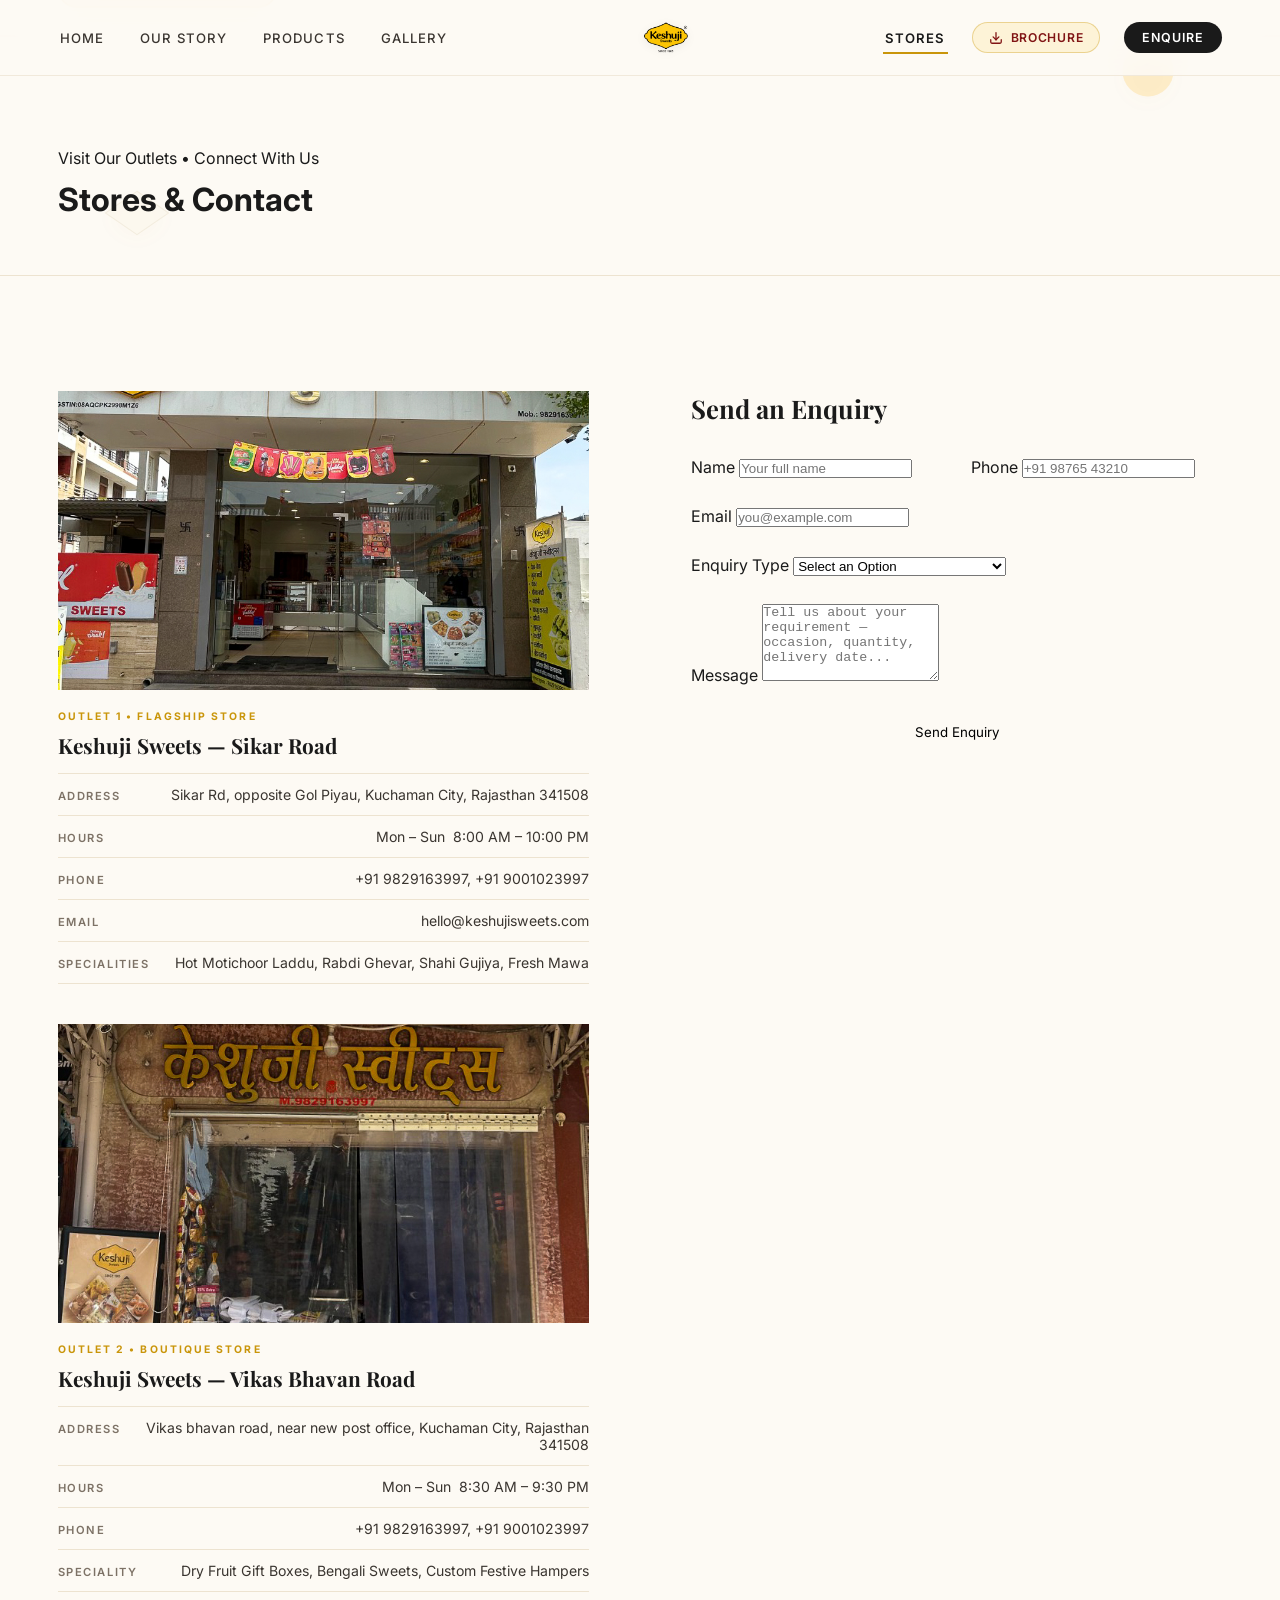
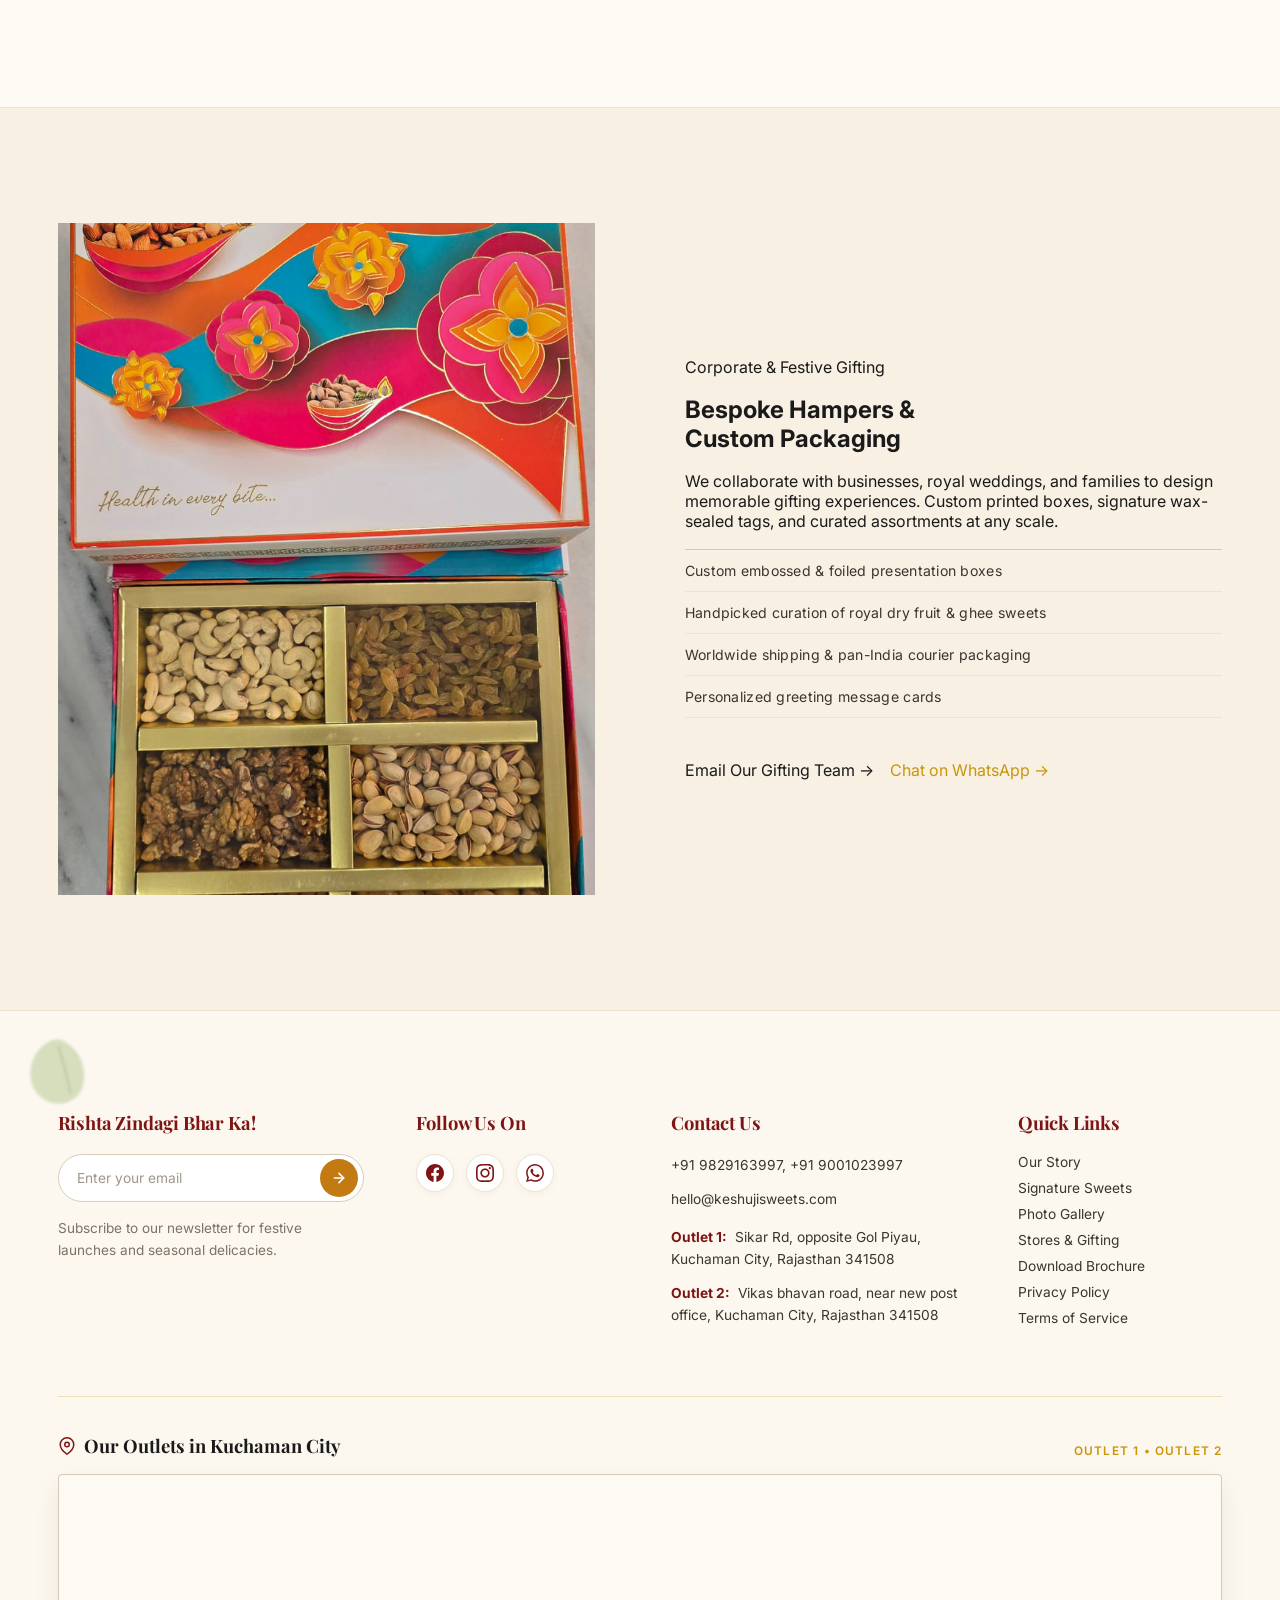
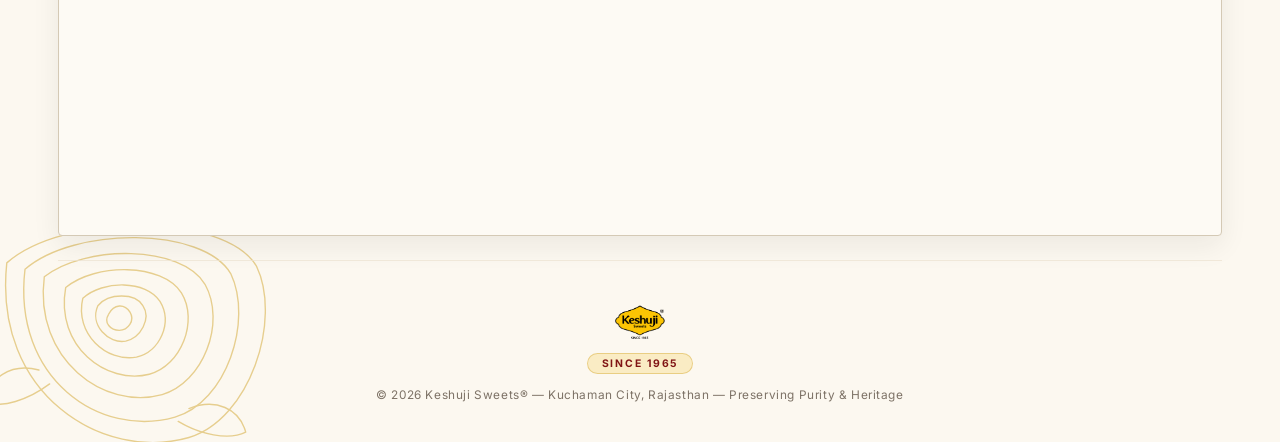
==== contacts/index.html @ 8f528794 "feat: initial commit for Keshuji Sweets luxury website" ====
<!DOCTYPE html>
<html lang="en">
<head>
  <meta charset="UTF-8" />
  <meta name="viewport" content="width=device-width, initial-scale=1.0" />
  <title>Stores &amp; Contact — Keshuji Sweets</title>
  <meta name="description" content="Visit Keshuji Sweets in Jaipur, Rajasthan. Get in touch for orders, corporate gifting, event catering, and bulk enquiries." />
  <link rel="icon" type="image/png" href="../assets/KeshuJI-Logo.png" />
  <link rel="preconnect" href="https://fonts.googleapis.com" />
  <link rel="preconnect" href="https://fonts.gstatic.com" crossorigin />
  <link href="https://fonts.googleapis.com/css2?family=Playfair+Display:ital,wght@0,400;0,700;0,900;1,400;1,700&family=Inter:wght@300;400;500;600;700&family=Noto+Sans+Devanagari:wght@400;500;600&display=swap" rel="stylesheet" />
  <link rel="stylesheet" href="../css/shared.css" />
  <link rel="stylesheet" href="../css/inner.css" />
</head>
<body>

  <!-- ===== ULTRA-PLEASING NAVBAR ===== -->
  <header class="navbar" id="navbar">
    <div class="nav-inner">
      <nav class="nav-left">
        <a href="../" class="nav-link">Home</a>
        <a href="../story/" class="nav-link">Our Story</a>
        <a href="../products/" class="nav-link">Products</a>
        <a href="../gallery/" class="nav-link">Gallery</a>
      </nav>

      <div class="nav-logo">
        <a href="../" aria-label="Keshuji Sweets Home">
          <img src="../assets/KeshuJI-Logo.png" alt="Keshuji Sweets" />
        </a>
      </div>

      <nav class="nav-right">
        <a href="../contacts/" class="nav-link active">Stores</a>
        <a href="../assets/Keshuji%20Sweets%20%E2%80%94%20Signature%20Catalogue.pdf" 
           download="Keshuji Sweets — Signature Catalogue.pdf" 
           target="_blank" 
           rel="noopener noreferrer" 
           class="nav-brochure-btn"
           title="Download Product Brochure">
          <svg viewBox="0 0 24 24" width="14" height="14" fill="none" stroke="currentColor" stroke-width="2.2" stroke-linecap="round" stroke-linejoin="round">
            <path d="M21 15v4a2 2 0 0 1-2 2H5a2 2 0 0 1-2-2v-4"/>
            <polyline points="7 10 12 15 17 10"/>
            <line x1="12" y1="15" x2="12" y2="3"/>
          </svg>
          <span>Brochure</span>
        </a>
        <a href="../contacts/" class="nav-enquire">Enquire</a>
      </nav>

      <button class="hamburger" id="hamburger" aria-label="Open Navigation Menu">
        <span></span><span></span><span></span>
      </button>
    </div>
  </header>

  <!-- Mobile Drawer -->
  <div class="mobile-drawer" id="mobile-drawer">
    <a href="../" class="nav-link">Home</a>
    <a href="../story/" class="nav-link">Our Story</a>
    <a href="../products/" class="nav-link">Products</a>
    <a href="../gallery/" class="nav-link">Gallery</a>
    <a href="../contacts/" class="nav-link active">Stores &amp; Contact</a>
    <a href="../assets/Keshuji%20Sweets%20%E2%80%94%20Signature%20Catalogue.pdf" 
       download="Keshuji Sweets — Signature Catalogue.pdf" 
       target="_blank" 
       class="nav-brochure-btn">
      <svg viewBox="0 0 24 24" width="14" height="14" fill="none" stroke="currentColor" stroke-width="2.2" stroke-linecap="round" stroke-linejoin="round">
        <path d="M21 15v4a2 2 0 0 1-2 2H5a2 2 0 0 1-2-2v-4"/>
        <polyline points="7 10 12 15 17 10"/>
        <line x1="12" y1="15" x2="12" y2="3"/>
      </svg>
      <span>Download Brochure</span>
    </a>
  </div>

  <!-- PAGE HEADER WITH FLOATING MITHAI SVGS -->
  <div class="page-header" style="position: relative; overflow: hidden;">
    
    <div class="floating-mithai-canvas" aria-hidden="true">
      <div class="float-item float-2" style="top: 15%; right: 8%;">
        <svg viewBox="0 0 80 80" width="60" height="60" fill="none" xmlns="http://www.w3.org/2000/svg">
          <circle cx="40" cy="40" r="34" fill="#FFAF00" opacity="0.65"/>
          <ellipse cx="38" cy="32" rx="3" ry="1.5" fill="#5F8835"/>
        </svg>
      </div>
      <div class="float-item float-4" style="bottom: 12%; left: 8%;">
        <svg viewBox="0 0 100 70" width="70" height="50" fill="none" xmlns="http://www.w3.org/2000/svg">
          <polygon points="50,4 95,35 50,66 5,35" fill="#FAF1DF" stroke="#D1BE94" stroke-width="1.5" opacity="0.75"/>
        </svg>
      </div>
    </div>

    <div class="container" style="position: relative; z-index: 2;">
      <span class="label">Visit Our Outlets &bull; Connect With Us</span>
      <h1 class="display">Stores &amp; Contact</h1>
    </div>
  </div>

  <!-- CONTACT SECTION -->
  <section class="contact-section">
    <div class="container">
      <div class="contact-grid">

        <!-- Stores -->
        <div class="stores-list">

          <div class="store-entry reveal" id="store-1">
            <img src="../assets/keshuji-outlet-front.jpg" alt="Keshuji Sweets Sikar Road Outlet" class="store-img" loading="lazy" />
            <span class="store-name-tag">Outlet 1 &bull; Flagship Store</span>
            <h2 class="store-name-h">Keshuji Sweets &mdash; Sikar Road</h2>
            <div class="store-detail-list">
              <div class="store-detail-row">
                <span class="detail-key">Address</span>
                <span class="detail-val">Sikar Rd, opposite Gol Piyau, Kuchaman City, Rajasthan 341508</span>
              </div>
              <div class="store-detail-row">
                <span class="detail-key">Hours</span>
                <span class="detail-val">Mon &ndash; Sun &nbsp;8:00 AM &ndash; 10:00 PM</span>
              </div>
              <div class="store-detail-row">
                <span class="detail-key">Phone</span>
                <span class="detail-val"><a href="tel:+919829163997">+91 9829163997</a>, <a href="tel:+919001023997">+91 9001023997</a></span>
              </div>
              <div class="store-detail-row">
                <span class="detail-key">Email</span>
                <span class="detail-val"><a href="mailto:hello@keshujisweets.com">hello@keshujisweets.com</a></span>
              </div>
              <div class="store-detail-row">
                <span class="detail-key">Specialities</span>
                <span class="detail-val">Hot Motichoor Laddu, Rabdi Ghevar, Shahi Gujiya, Fresh Mawa</span>
              </div>
            </div>
          </div>

          <div class="store-entry reveal" id="store-2" style="transition-delay: 0.15s;">
            <img src="../assets/keshuji-outlet-counter.jpg" alt="Keshuji Sweets Vikas Bhavan Road Counter" class="store-img" loading="lazy" />
            <span class="store-name-tag">Outlet 2 &bull; Boutique Store</span>
            <h2 class="store-name-h">Keshuji Sweets &mdash; Vikas Bhavan Road</h2>
            <div class="store-detail-list">
              <div class="store-detail-row">
                <span class="detail-key">Address</span>
                <span class="detail-val">Vikas bhavan road, near new post office, Kuchaman City, Rajasthan 341508</span>
              </div>
              <div class="store-detail-row">
                <span class="detail-key">Hours</span>
                <span class="detail-val">Mon &ndash; Sun &nbsp;8:30 AM &ndash; 9:30 PM</span>
              </div>
              <div class="store-detail-row">
                <span class="detail-key">Phone</span>
                <span class="detail-val"><a href="tel:+919829163997">+91 9829163997</a>, <a href="tel:+919001023997">+91 9001023997</a></span>
              </div>
              <div class="store-detail-row">
                <span class="detail-key">Speciality</span>
                <span class="detail-val">Dry Fruit Gift Boxes, Bengali Sweets, Custom Festive Hampers</span>
              </div>
            </div>
          </div>

        </div>

        <!-- Contact Form -->
        <div class="contact-form-section reveal" id="contact-form-section">
          <h2 class="form-title">Send an Enquiry</h2>
          <form class="contact-form" id="contact-form" novalidate>
            <div class="form-row">
              <div class="form-group">
                <label for="field-name">Name</label>
                <input type="text" id="field-name" name="name" placeholder="Your full name" required />
              </div>
              <div class="form-group">
                <label for="field-phone">Phone</label>
                <input type="tel" id="field-phone" name="phone" placeholder="+91 98765 43210" />
              </div>
            </div>
            <div class="form-group">
              <label for="field-email">Email</label>
              <input type="email" id="field-email" name="email" placeholder="you@example.com" required />
            </div>
            <div class="form-group">
              <label for="field-type">Enquiry Type</label>
              <select id="field-type" name="type">
                <option value="">Select an Option</option>
                <option value="order">Place a Mithai Order</option>
                <option value="corporate">Corporate Festival Gifting</option>
                <option value="event">Wedding &amp; Celebration Catering</option>
                <option value="bulk">Bulk Sweet Supply</option>
                <option value="other">General Enquiry</option>
              </select>
            </div>
            <div class="form-group">
              <label for="field-message">Message</label>
              <textarea id="field-message" name="message" rows="5" placeholder="Tell us about your requirement &mdash; occasion, quantity, delivery date..."></textarea>
            </div>
            <div class="form-submit">
              <button type="submit" class="btn-gold" id="submit-btn" style="width: 100%;">Send Enquiry</button>
            </div>
            <div class="form-success-msg" id="form-msg"></div>
          </form>
        </div>

      </div>
    </div>
  </section>

  <!-- GIFT CALLOUT -->
  <section class="gift-callout reveal" id="gift-callout">
    <div class="container">
      <div class="gift-callout-inner">
        <div class="gift-callout-img">
          <img src="../assets/premium-dry-fruits-gift-pack.jpg" alt="Gift Hampers" loading="lazy" />
        </div>
        <div class="gift-callout-text">
          <span class="rule"></span>
          <span class="label">Corporate &amp; Festive Gifting</span>
          <h2 class="heading">Bespoke Hampers &amp;<br/>Custom Packaging</h2>
          <p class="body-text">We collaborate with businesses, royal weddings, and families to design memorable gifting experiences. Custom printed boxes, signature wax-sealed tags, and curated assortments at any scale.</p>
          <ul class="gift-list">
            <li>Custom embossed &amp; foiled presentation boxes</li>
            <li>Handpicked curation of royal dry fruit &amp; ghee sweets</li>
            <li>Worldwide shipping &amp; pan-India courier packaging</li>
            <li>Personalized greeting message cards</li>
          </ul>
          <div style="display: flex; gap: 16px; margin-top: 24px; flex-wrap: wrap;">
            <a href="mailto:hello@keshujisweets.com" class="btn-text" id="gift-email-btn">Email Our Gifting Team <span class="arrow">&rarr;</span></a>
            <a href="https://wa.me/919829163997?text=Namaste%20Keshuji%20Sweets,%20I%20am%20enquiring%20about%20corporate%20and%20wedding%20gift%20hampers." target="_blank" class="btn-text" style="color: var(--gold-dark);">Chat on WhatsApp <span class="arrow">&rarr;</span></a>
          </div>
        </div>
      </div>
    </div>
  </section>

  <!-- ===== LUXURY FOOTER (MATCHING USER REFERENCE) ===== -->
  <footer class="footer-ref">
    
    <div class="footer-pistachio-leaf" aria-hidden="true">
      <svg viewBox="0 0 100 100" fill="none" xmlns="http://www.w3.org/2000/svg">
        <path d="M50,15 C68,22 82,42 75,68 C68,88 42,92 28,78 C12,65 15,38 28,25 C35,18 42,14 50,15 Z" fill="#8BA856" opacity="0.6"/>
        <path d="M48,22 Q56,48 62,75" stroke="#718E40" stroke-width="2" opacity="0.7"/>
      </svg>
    </div>

    <div class="footer-rose-art" aria-hidden="true">
      <svg viewBox="0 0 280 260" fill="none" stroke="#C9950A" stroke-width="1.3" stroke-linecap="round" stroke-linejoin="round" xmlns="http://www.w3.org/2000/svg">
        <path d="M120,130 C125,120 135,120 140,128 C145,136 138,145 130,145 C122,145 115,138 120,130 Z" />
        <path d="M110,122 C120,110 145,110 152,122 C160,134 150,152 136,155 C120,158 102,140 110,122 Z" />
        <path d="M96,115 C115,98 155,98 168,118 C180,138 168,165 146,170 C118,175 88,148 96,115 Z" />
        <path d="M80,105 C108,82 170,82 188,110 C204,136 188,178 158,186 C118,196 70,160 80,105 Z" />
        <path d="M60,95 C98,65 188,65 210,102 C230,138 208,194 170,205 C116,220 50,172 60,95 Z" />
        <path d="M42,88 C88,48 208,48 234,92 C255,136 230,212 182,226 C112,246 30,190 42,88 Z" />
        <path d="M25,82 C78,35 228,35 258,85 C282,135 252,228 195,245 C115,268 12,205 25,82 Z" />
        <path d="M65,195 C45,210 20,218 5,212 C8,190 28,175 55,182" />
        <path d="M185,230 C205,242 232,248 248,240 C242,218 220,208 195,218" />
      </svg>
    </div>

    <div class="footer-ref-inner">
      <div class="footer-grid-ref">
        
        <div class="footer-col">
          <h3 class="footer-col-h">Rishta Zindagi Bhar Ka!</h3>
          <form class="newsletter-pill" onsubmit="event.preventDefault(); alert('Thank you for subscribing to Keshuji Sweets!'); this.reset();">
            <input type="email" placeholder="Enter your email" aria-label="Enter your email" required />
            <button type="submit" class="newsletter-btn" aria-label="Subscribe">
              <svg viewBox="0 0 24 24" fill="none" stroke="currentColor" stroke-width="2.5" stroke-linecap="round" stroke-linejoin="round">
                <line x1="5" y1="12" x2="19" y2="12"></line>
                <polyline points="12 5 19 12 12 19"></polyline>
              </svg>
            </button>
          </form>
          <p class="footer-newsletter-p">Subscribe to our newsletter for festive launches and seasonal delicacies.</p>
        </div>

        <div class="footer-col">
          <h3 class="footer-col-h">Follow Us On</h3>
          <div class="footer-social-row">
            <a href="https://facebook.com" target="_blank" rel="noopener noreferrer" class="social-icon-badge" aria-label="Facebook">
              <svg viewBox="0 0 24 24" fill="currentColor">
                <path d="M24 12.073c0-6.627-5.373-12-12-12s-12 5.373-12 12c0 5.99 4.388 10.954 10.125 11.854v-8.385H7.078v-3.47h3.047V9.43c0-3.007 1.792-4.669 4.533-4.669 1.312 0 2.686.235 2.686.235v2.953H15.83c-1.491 0-1.956.925-1.956 1.874v2.25h3.328l-.532 3.47h-2.796v8.385C19.612 23.027 24 18.062 24 12.073z"/>
              </svg>
            </a>
            <a href="https://www.instagram.com/keshuji_sweets/" target="_blank" rel="noopener noreferrer" class="social-icon-badge" aria-label="Instagram">
              <svg viewBox="0 0 24 24" fill="currentColor">
                <path d="M12 2.163c3.204 0 3.584.012 4.85.07 3.252.148 4.771 1.691 4.919 4.919.058 1.265.069 1.645.069 4.849 0 3.205-.012 3.584-.069 4.849-.149 3.225-1.664 4.771-4.919 4.919-1.266.058-1.644.07-4.85.07-3.204 0-3.584-.012-4.849-.07-3.26-.149-4.771-1.699-4.919-4.92-.058-1.265-.07-1.644-.07-4.849 0-3.204.013-3.583.07-4.849.149-3.227 1.664-4.771 4.919-4.919 1.266-.057 1.645-.069 4.849-.069zm0-2.163c-3.259 0-3.667.014-4.947.072-4.358.2-6.78 2.618-6.98 6.98-.059 1.281-.073 1.689-.073 4.948 0 3.259.014 3.668.072 4.948.2 4.358 2.618 6.78 6.98 6.98 1.281.058 1.689.072 4.948.072 3.259 0 3.668-.014 4.948-.072 4.354-.2 6.782-2.618 6.979-6.98.059-1.28.073-1.689.073-4.948 0-3.259-.014-3.667-.072-4.947-.196-4.354-2.617-6.78-6.979-6.98-1.281-.059-1.69-.073-4.949-.073zm0 5.838c-3.403 0-6.162 2.759-6.162 6.162s2.759 6.163 6.162 6.163 6.162-2.759 6.162-6.163c0-3.403-2.759-6.162-6.162-6.162zm0 10.162c-2.209 0-4-1.79-4-4 0-2.209 1.791-4 4-4s4 1.791 4 4c0 2.21-1.791 4-4 4zm6.406-11.845c-.796 0-1.441.645-1.441 1.44s.645 1.44 1.441 1.44c.795 0 1.439-.645 1.439-1.44s-.644-1.44-1.439-1.44z"/>
              </svg>
            </a>
            <a href="https://wa.me/919829163997" target="_blank" rel="noopener noreferrer" class="social-icon-badge" aria-label="WhatsApp">
              <svg viewBox="0 0 24 24" fill="currentColor">
                <path d="M17.472 14.382c-.297-.149-1.758-.867-2.03-.967-.273-.099-.471-.148-.67.15-.197.297-.767.966-.94 1.164-.173.199-.347.223-.644.075-.297-.15-1.255-.463-2.39-1.475-.883-.788-1.48-1.761-1.653-2.059-.173-.297-.018-.458.13-.606.134-.133.298-.347.446-.52.149-.174.198-.298.298-.497.099-.198.05-.371-.025-.52-.075-.149-.669-1.612-.916-2.207-.242-.579-.487-.5-.669-.51-.173-.008-.371-.01-.57-.01-.198 0-.52.074-.792.372-.272.297-1.04 1.016-1.04 2.479 0 1.462 1.065 2.875 1.213 3.074.149.198 2.096 3.2 5.077 4.487.709.306 1.262.489 1.694.625.712.227 1.36.195 1.871.118.571-.085 1.758-.719 2.006-1.413.248-.694.248-1.289.173-1.413-.074-.124-.272-.198-.57-.347m-5.421 7.403h-.004a9.87 9.87 0 01-5.031-1.378l-.361-.214-3.741.982.998-3.648-.235-.374a9.86 9.86 0 01-1.51-5.26c.001-5.45 4.436-9.884 9.888-9.884 2.64 0 5.122 1.03 6.988 2.898a9.825 9.825 0 012.893 6.994c-.003 5.45-4.437 9.884-9.885 9.884m8.413-18.297A11.815 11.815 0 0012.05 0C5.495 0 .16 5.335.157 11.892c0 2.096.547 4.142 1.588 5.945L.057 24l6.305-1.654a11.882 11.882 0 005.683 1.448h.005c6.554 0 11.890-5.335 11.893-11.893a11.821 11.821 0 00-3.48-8.413z"/>
              </svg>
            </a>
          </div>
        </div>

        <div class="footer-col">
          <h3 class="footer-col-h">Contact Us</h3>
          <div class="footer-contact-info">
            <p><a href="tel:+919829163997">+91 9829163997</a>, <a href="tel:+919001023997">+91 9001023997</a></p>
            <p><a href="mailto:hello@keshujisweets.com">hello@keshujisweets.com</a></p>
            <p style="margin-top: 4px;">
              <span class="outlet-tag">Outlet 1:</span> Sikar Rd, opposite Gol Piyau, Kuchaman City, Rajasthan 341508
            </p>
            <p>
              <span class="outlet-tag">Outlet 2:</span> Vikas bhavan road, near new post office, Kuchaman City, Rajasthan 341508
            </p>
          </div>
        </div>

        <div class="footer-col">
          <h3 class="footer-col-h">Quick Links</h3>
          <div class="footer-links-list">
            <a href="../story/">Our Story</a>
            <a href="../products/">Signature Sweets</a>
            <a href="../gallery/">Photo Gallery</a>
            <a href="../contacts/">Stores &amp; Gifting</a>
            <a href="../assets/Keshuji%20Sweets%20%E2%80%94%20Signature%20Catalogue.pdf" download="Keshuji Sweets — Signature Catalogue.pdf" target="_blank">Download Brochure</a>
            <a href="../contacts/">Privacy Policy</a>
            <a href="../contacts/">Terms of Service</a>
          </div>
        </div>

      </div>

      <!-- Store Locations Map -->
      <div class="footer-map-section">
        <div class="footer-map-header">
          <div class="footer-map-title">
            <svg viewBox="0 0 24 24" width="18" height="18" fill="none" stroke="currentColor" stroke-width="2" stroke-linecap="round" stroke-linejoin="round">
              <path d="M21 10c0 7-9 13-9 13s-9-6-9-13a9 9 0 0 1 18 0z"></path>
              <circle cx="12" cy="10" r="3"></circle>
            </svg>
            <span>Our Outlets in Kuchaman City</span>
          </div>
          <span class="footer-map-sub">Outlet 1 &bull; Outlet 2</span>
        </div>
        <div class="footer-map-frame">
          <iframe src="https://www.google.com/maps/embed?pb=!1m18!1m12!1m3!1d3453.164956334261!2d74.86075079999999!3d27.148675500000003!2m3!1f0!2f0!3f0!3m2!1i1024!2i768!4f13.1!3m3!1m2!1s0x396b7925e12589c7%3A0x1d13953abff2a371!2sKeshuji%20Sweets%20%7C%7C%20Famous%20Mithai%20Store%2C%20Best%20Sweet%20%26%20Namkeen%20Shop%20In%20Kuchaman%20City!5e1!3m2!1sen!2sin!4v1789859242750!5m2!1sen!2sin" width="600" height="450" style="border:0;" allowfullscreen="" loading="lazy" referrerpolicy="strict-origin-when-cross-origin" title="Keshuji Sweets — Google Maps"></iframe>
        </div>
      </div>

      <div class="footer-bottom-badge-wrap">
        <a href="../" class="footer-emblem-badge" aria-label="Keshuji Sweets">
          <img src="../assets/KeshuJI-Logo.png" alt="Keshuji Sweets Logo" />
          <span class="footer-since-tag">SINCE 1965</span>
        </a>
        <p class="footer-bottom-copy">&copy; 2026 Keshuji Sweets&reg; &mdash; Kuchaman City, Rajasthan &mdash; Preserving Purity &amp; Heritage</p>
      </div>

    </div>
  </footer>

  <script src="../js/nav.js"></script>
  <script>
    // Form
    const form = document.getElementById('contact-form');
    const msg = document.getElementById('form-msg');
    if (form) {
      form.addEventListener('submit', e => {
        e.preventDefault();
        const btn = document.getElementById('submit-btn');
        btn.textContent = 'Sending...';
        btn.disabled = true;
        setTimeout(() => {
          msg.textContent = 'Thank you — we will be in touch within 24 hours.';
          form.reset();
          btn.textContent = 'Send Enquiry';
          btn.disabled = false;
          setTimeout(() => { msg.textContent = ''; }, 7000);
        }, 1000);
      });
    }
    // Reveal
    const obs = new IntersectionObserver(entries => {
      entries.forEach(e => { if(e.isIntersecting) { e.target.classList.add('visible'); obs.unobserve(e.target); }});
    }, {threshold: 0.08});
    document.querySelectorAll('.reveal').forEach(el => obs.observe(el));
  </script>

  <style>
    .gift-callout {
      padding: var(--section-v) 0;
      background: var(--beige);
      border-top: 1px solid var(--beige-mid);
    }
    .gift-callout-inner {
      display: grid;
      grid-template-columns: 1fr 1fr;
      gap: clamp(40px, 7vw, 100px);
      align-items: center;
    }
    .gift-callout-img img {
      width: 100%;
      aspect-ratio: 4/5;
      object-fit: cover;
    }
    .gift-callout-text {
      display: flex;
      flex-direction: column;
      gap: 18px;
    }
    .gift-list {
      display: flex;
      flex-direction: column;
      gap: 0;
      border-top: 1px solid var(--beige-dark);
    }
    .gift-list li {
      padding: 12px 0;
      border-bottom: 1px solid var(--beige-mid);
      font-size: 0.88rem;
      color: var(--ink-soft);
      letter-spacing: 0.02em;
    }
    @media (max-width: 900px) {
      .gift-callout-inner { grid-template-columns: 1fr; }
    }
  </style>
</body>
</html>
---- css/shared.css ----
/* ============================================================
   KESHUJI SWEETS — SHARED STYLES
   Luxury Minimal · Warm Beige · Editorial Craft
   ============================================================ */

/* ===== DESIGN TOKENS ===== */
:root {
  /* Brand Colors */
  --gold:         #F5B800;
  --gold-dark:    #C9950A;
  --gold-light:   #FCE8A6;
  --gold-pale:    #FBF5E5;
  --maroon:       #801414;
  --maroon-dark:  #5C0E0E;
  --maroon-soft:  #9C2828;
  --ink:          #1A1A1A;
  --ink-soft:     #3A3530;

  /* Warm Neutrals (secondary palette) */
  --warm-white:   #FDFAF4;   /* page background */
  --warm-cream:   #FAF4E8;
  --beige:        #F7F0E3;   /* card / section surface */
  --beige-mid:    #EDE3D0;   /* borders, rules */
  --beige-dark:   #D4C9B5;   /* dividers */
  --muted:        #7D7266;   /* captions, labels */
  --white:        #FFFFFF;

  /* Typography */
  --font-display: 'Playfair Display', Georgia, serif;
  --font-body:    'Inter', system-ui, -apple-system, sans-serif;
  --font-hindi:   'Noto Sans Devanagari', sans-serif;

  /* Spacing */
  --navbar-h:     76px;
  --section-v:    clamp(70px, 9vw, 130px);
  --container:    1300px;
  --gutter:       clamp(20px, 4.5vw, 64px);

  /* Shadows & Radius */
  --radius-sm:    4px;
  --radius-md:    8px;
  --radius-lg:    16px;
  --radius-pill:  999px;
  --shadow-sm:    0 2px 8px rgba(26, 26, 26, 0.04);
  --shadow-nav:   0 8px 30px rgba(26, 26, 26, 0.05);
  --shadow-card:  0 12px 36px rgba(26, 26, 26, 0.06);

  /* Transitions */
  --transition:   0.24s cubic-bezier(0.16, 1, 0.3, 1);
  --transition-slow: 0.5s cubic-bezier(0.16, 1, 0.3, 1);
}

/* ===== RESET ===== */
*, *::before, *::after {
  box-sizing: border-box;
  margin: 0;
  padding: 0;
}

html {
  scroll-behavior: smooth;
  font-size: 16px;
}

body {
  font-family: var(--font-body);
  background: var(--warm-white);
  color: var(--ink);
  overflow-x: hidden;
  -webkit-font-smoothing: antialiased;
  position: relative;
}

img {
  display: block;
  max-width: 100%;
  height: auto;
}

a {
  text-decoration: none;
  color: inherit;
}

ul, ol {
  list-style: none;
}

button {
  cursor: pointer;
  background: none;
  border: none;
  font-family: inherit;
}

/* ===== LAYOUT ===== */
.container {
  max-width: var(--container);
  margin: 0 auto;
  padding: 0 var(--gutter);
}

/* ===== FLOATING MITHAI CANVAS & SVGS ===== */
.floating-mithai-canvas {
  position: absolute;
  inset: 0;
  pointer-events: none;
  overflow: hidden;
  z-index: 1;
}

.float-item {
  position: absolute;
  opacity: 0.28;
  filter: drop-shadow(0 6px 12px rgba(201, 149, 10, 0.12));
  transition: opacity 0.4s ease, transform 0.4s ease;
  will-change: transform;
}

.float-item:hover {
  opacity: 0.6;
}

/* Float variations */
.float-1 {
  animation: floatDrift1 9s ease-in-out infinite;
}
.float-2 {
  animation: floatDrift2 12s ease-in-out infinite;
}
.float-3 {
  animation: floatDrift3 8s ease-in-out infinite;
}
.float-4 {
  animation: floatDrift4 14s ease-in-out infinite;
}
.float-5 {
  animation: floatDrift2 10s ease-in-out infinite reverse;
}

@keyframes floatDrift1 {
  0%, 100% { transform: translateY(0) rotate(0deg); }
  50%      { transform: translateY(-22px) rotate(8deg); }
}

@keyframes floatDrift2 {
  0%, 100% { transform: translate(0, 0) rotate(0deg); }
  33%      { transform: translate(8px, -18px) rotate(-6deg); }
  66%      { transform: translate(-6px, -10px) rotate(4deg); }
}

@keyframes floatDrift3 {
  0%, 100% { transform: translateY(0) rotate(0deg); }
  50%      { transform: translateY(-16px) rotate(-10deg); }
}

@keyframes floatDrift4 {
  0%, 100% { transform: translate(0, 0) rotate(0deg); }
  50%      { transform: translate(-12px, -24px) rotate(12deg); }
}

/* ===== ULTRA-PLEASING NAVBAR ===== */
.navbar {
  position: fixed;
  top: 0;
  left: 0;
  right: 0;
  z-index: 1000;
  height: var(--navbar-h);
  background: rgba(253, 250, 244, 0.88);
  backdrop-filter: blur(18px);
  -webkit-backdrop-filter: blur(18px);
  border-bottom: 1px solid rgba(237, 227, 208, 0.7);
  transition: all var(--transition);
}

.navbar.scrolled {
  background: rgba(253, 250, 244, 0.96);
  box-shadow: var(--shadow-nav);
  height: 70px;
}

.nav-inner {
  max-width: var(--container);
  margin: 0 auto;
  padding: 0 var(--gutter);
  height: 100%;
  display: flex;
  align-items: center;
  justify-content: space-between;
  gap: 20px;
}

/* Nav Left Links */
.nav-left {
  display: flex;
  align-items: center;
  gap: clamp(16px, 2.5vw, 32px);
}

/* Center Logo */
.nav-logo {
  display: flex;
  align-items: center;
  justify-content: center;
}

.nav-logo a {
  display: flex;
  align-items: center;
  padding: 4px;
  transition: transform var(--transition);
}

.nav-logo a:hover {
  transform: scale(1.03);
}

.nav-logo img {
  height: clamp(38px, 4.8vw, 46px);
  width: auto;
  object-fit: contain;
  filter: drop-shadow(0 2px 4px rgba(0,0,0,0.06));
}

/* Nav Right */
.nav-right {
  display: flex;
  align-items: center;
  gap: clamp(14px, 2vw, 24px);
}

/* Nav Links Styling */
.nav-link {
  font-size: 0.82rem;
  font-weight: 500;
  letter-spacing: 0.08em;
  text-transform: uppercase;
  color: var(--ink-soft);
  position: relative;
  padding: 8px 2px;
  transition: color var(--transition);
}

.nav-link::after {
  content: '';
  position: absolute;
  bottom: 0;
  left: 50%;
  width: 0;
  height: 2px;
  background: var(--gold-dark);
  transition: width var(--transition), left var(--transition);
}

.nav-link:hover {
  color: var(--ink);
}

.nav-link:hover::after,
.nav-link.active::after {
  width: 100%;
  left: 0;
}

.nav-link.active {
  color: var(--ink);
  font-weight: 600;
}

/* Download Brochure Button */
.nav-brochure-btn {
  display: inline-flex;
  align-items: center;
  gap: 8px;
  padding: 7px 16px;
  border-radius: var(--radius-pill);
  font-size: 0.76rem;
  font-weight: 600;
  letter-spacing: 0.06em;
  text-transform: uppercase;
  color: var(--maroon);
  background: rgba(245, 184, 0, 0.12);
  border: 1px solid rgba(201, 149, 10, 0.35);
  transition: all var(--transition);
}

.nav-brochure-btn svg {
  transition: transform var(--transition);
}

.nav-brochure-btn:hover {
  background: var(--gold);
  border-color: var(--gold);
  color: var(--ink);
  box-shadow: 0 4px 14px rgba(245, 184, 0, 0.3);
  transform: translateY(-1px);
}

.nav-brochure-btn:hover svg {
  transform: translateY(2px);
}

/* Enquire Button */
.nav-enquire {
  font-size: 0.78rem;
  font-weight: 600;
  letter-spacing: 0.08em;
  text-transform: uppercase;
  color: var(--white);
  background: var(--ink);
  padding: 8px 18px;
  border-radius: var(--radius-pill);
  transition: all var(--transition);
}

.nav-enquire:hover {
  background: var(--gold);
  color: var(--ink);
  box-shadow: 0 4px 12px rgba(245, 184, 0, 0.28);
}

/* Hamburger */
.hamburger {
  display: none;
  flex-direction: column;
  justify-content: space-between;
  width: 26px;
  height: 18px;
  padding: 0;
}

.hamburger span {
  display: block;
  height: 2px;
  width: 100%;
  background: var(--ink);
  border-radius: 2px;
  transition: transform var(--transition), opacity var(--transition);
}

.hamburger.open span:nth-child(1) { transform: translateY(8px) rotate(45deg); }
.hamburger.open span:nth-child(2) { opacity: 0; }
.hamburger.open span:nth-child(3) { transform: translateY(-8px) rotate(-45deg); }

/* Mobile Drawer */
.mobile-drawer {
  position: fixed;
  top: var(--navbar-h);
  left: 0;
  right: 0;
  background: rgba(253, 250, 244, 0.98);
  backdrop-filter: blur(20px);
  -webkit-backdrop-filter: blur(20px);
  border-bottom: 1px solid var(--beige-mid);
  padding: 28px var(--gutter);
  display: flex;
  flex-direction: column;
  gap: 18px;
  transform: translateY(-110%);
  transition: transform 0.35s cubic-bezier(0.16, 1, 0.3, 1);
  z-index: 999;
}

.mobile-drawer.open {
  transform: translateY(0);
  box-shadow: var(--shadow-card);
}

.mobile-drawer .nav-link {
  font-size: 1rem;
  padding: 10px 0;
  border-bottom: 1px solid var(--beige-mid);
}

.mobile-drawer .nav-brochure-btn {
  align-self: flex-start;
  margin-top: 6px;
  padding: 10px 20px;
}

/* ===== LUXURY FOOTER (MATCHING USER REFERENCE) ===== */
.footer-ref {
  position: relative;
  background: #FCF8F0;
  border-top: 1px solid var(--beige-mid);
  padding: clamp(60px, 8vw, 100px) var(--gutter) 40px;
  overflow: hidden;
}

/* Top-Left Floating Pistachio Leaf Motif */
.footer-pistachio-leaf {
  position: absolute;
  top: 15px;
  left: 15px;
  width: 90px;
  height: 90px;
  pointer-events: none;
  opacity: 0.55;
  filter: blur(1.5px);
  animation: floatDrift1 10s ease-in-out infinite;
}

/* Bottom-Left Engraved Golden Rose Art */
.footer-rose-art {
  position: absolute;
  bottom: -15px;
  left: -20px;
  width: clamp(180px, 24vw, 300px);
  height: auto;
  pointer-events: none;
  opacity: 0.42;
  z-index: 1;
}

.footer-ref-inner {
  position: relative;
  z-index: 2;
  max-width: var(--container);
  margin: 0 auto;
}

/* 4-Column Grid */
.footer-grid-ref {
  display: grid;
  grid-template-columns: 1.35fr 0.9fr 1.3fr 0.9fr;
  gap: clamp(28px, 4vw, 64px);
  align-items: start;
  margin-bottom: clamp(50px, 6vw, 70px);
}

/* Column Headings */
.footer-col-h {
  font-family: var(--font-display);
  font-size: clamp(1.15rem, 1.4vw, 1.35rem);
  font-weight: 700;
  color: var(--maroon);
  margin-bottom: 20px;
  line-height: 1.25;
  letter-spacing: -0.01em;
}

/* Newsletter Column */
.footer-newsletter-p {
  font-size: 0.85rem;
  color: var(--muted);
  line-height: 1.6;
  margin-top: 16px;
  max-width: 32ch;
}

.newsletter-pill {
  display: flex;
  align-items: center;
  background: var(--white);
  border: 1px solid #D8CEBE;
  border-radius: var(--radius-pill);
  padding: 4px 5px 4px 18px;
  max-width: 330px;
  transition: border-color var(--transition), box-shadow var(--transition);
}

.newsletter-pill:focus-within {
  border-color: var(--gold-dark);
  box-shadow: 0 0 0 3px rgba(245, 184, 0, 0.18);
}

.newsletter-pill input {
  flex: 1;
  border: none;
  outline: none;
  background: transparent;
  font-size: 0.86rem;
  color: var(--ink);
  font-family: inherit;
}

.newsletter-pill input::placeholder {
  color: #A09588;
}

.newsletter-btn {
  width: 38px;
  height: 38px;
  border-radius: 50%;
  background: #C47A13;
  color: var(--white);
  display: flex;
  align-items: center;
  justify-content: center;
  transition: all var(--transition);
}

.newsletter-btn:hover {
  background: var(--gold-dark);
  transform: translateX(2px);
}

.newsletter-btn svg {
  width: 16px;
  height: 16px;
}

/* Follow Us Column */
.footer-social-row {
  display: flex;
  align-items: center;
  gap: 12px;
  margin-top: 6px;
}

.social-icon-badge {
  width: 38px;
  height: 38px;
  border-radius: 50%;
  background: var(--white);
  border: 1px solid var(--beige-mid);
  display: flex;
  align-items: center;
  justify-content: center;
  color: var(--maroon);
  transition: all var(--transition);
  box-shadow: var(--shadow-sm);
}

.social-icon-badge:hover {
  background: var(--maroon);
  color: var(--white);
  border-color: var(--maroon);
  transform: translateY(-2px);
}

.social-icon-badge svg {
  width: 18px;
  height: 18px;
}

/* Contact Us Column */
.footer-contact-info {
  display: flex;
  flex-direction: column;
  gap: 12px;
  font-size: 0.86rem;
  color: var(--ink-soft);
  line-height: 1.6;
}

.footer-contact-info a {
  color: var(--ink-soft);
  transition: color var(--transition);
}

.footer-contact-info a:hover {
  color: var(--maroon);
}

.outlet-tag {
  font-weight: 700;
  color: var(--maroon);
  margin-right: 4px;
}

/* Quick Links Column */
.footer-links-list {
  display: flex;
  flex-direction: column;
  gap: 10px;
}

.footer-links-list a {
  font-size: 0.86rem;
  color: var(--ink-soft);
  transition: color var(--transition), transform var(--transition);
  display: inline-block;
}

.footer-links-list a:hover {
  color: var(--maroon);
  transform: translateX(3px);
}

/* Store Locations Map */
.footer-map-section {
  margin-top: 48px;
  padding-top: 36px;
  border-top: 1px solid rgba(201, 149, 10, 0.25);
  margin-bottom: 24px;
}

.footer-map-header {
  display: flex;
  justify-content: space-between;
  align-items: baseline;
  margin-bottom: 16px;
  flex-wrap: wrap;
  gap: 12px;
}

.footer-map-title {
  font-family: var(--font-display);
  font-size: 1.15rem;
  font-weight: 700;
  color: var(--ink);
  display: flex;
  align-items: center;
  gap: 8px;
}

.footer-map-title svg {
  color: var(--maroon);
  flex-shrink: 0;
}

.footer-map-sub {
  font-size: 0.74rem;
  font-weight: 600;
  color: var(--gold-dark);
  letter-spacing: 0.1em;
  text-transform: uppercase;
}

.footer-map-frame {
  width: 100%;
  border-radius: var(--radius-sm);
  overflow: hidden;
  border: 1px solid var(--beige-dark);
  box-shadow: 0 10px 28px rgba(26, 26, 26, 0.07);
  background: var(--warm-white);
  line-height: 0;
}

.footer-map-frame iframe {
  width: 100%;
  height: 360px;
  border: 0;
  display: block;
}

/* Bottom Center Emblem Badge */
.footer-bottom-badge-wrap {
  text-align: center;
  padding-top: 36px;
  border-top: 1px solid rgba(237, 227, 208, 0.7);
  display: flex;
  flex-direction: column;
  align-items: center;
  gap: 14px;
}

.footer-emblem-badge {
  display: inline-flex;
  flex-direction: column;
  align-items: center;
  transition: transform var(--transition);
}

.footer-emblem-badge:hover {
  transform: scale(1.04);
}

.footer-emblem-badge img {
  height: 52px;
  width: auto;
  object-fit: contain;
}

.footer-since-tag {
  display: inline-block;
  margin-top: 4px;
  padding: 3px 14px;
  font-size: 0.65rem;
  font-weight: 700;
  letter-spacing: 0.18em;
  text-transform: uppercase;
  color: var(--maroon);
  background: rgba(245, 184, 0, 0.18);
  border: 1px solid rgba(201, 149, 10, 0.35);
  border-radius: var(--radius-pill);
}

.footer-bottom-copy {
  font-size: 0.74rem;
  color: var(--muted);
  letter-spacing: 0.05em;
  text-align: center;
}

/* ===== REVEAL ANIMATIONS ===== */
.reveal {
  opacity: 0;
  transform: translateY(22px);
  transition: opacity 0.7s cubic-bezier(0.16, 1, 0.3, 1), transform 0.7s cubic-bezier(0.16, 1, 0.3, 1);
}

.reveal.visible {
  opacity: 1;
  transform: none;
}

/* ===== RESPONSIVE ===== */
@media (max-width: 1024px) {
  .footer-grid-ref {
    grid-template-columns: 1fr 1fr;
    gap: 40px;
  }
  .nav-left, .nav-right { gap: 16px; }
}

@media (max-width: 768px) {
  .nav-left, .nav-right { display: none; }
  .hamburger { display: flex; }
  .footer-grid-ref {
    grid-template-columns: 1fr;
    gap: 36px;
  }
  .newsletter-pill { max-width: 100%; }
  .footer-rose-art {
    width: 160px;
    opacity: 0.25;
  }
}
---- css/inner.css ----
/* ============================================================
   INNER PAGES SHARED — inner.css
   story, products, gallery, contact
   ============================================================ */

/* ===== PAGE HEADER ===== */
.page-header {
  padding: calc(var(--navbar-h) + 72px) 0 56px;
  border-bottom: 1px solid var(--beige-mid);
}

.page-header .container {
  display: flex;
  flex-direction: column;
  gap: 12px;
}

/* ===== PULL QUOTE ===== */
.pull-quote-section {
  padding: var(--section-v) 0;
  background: var(--beige);
  border-bottom: 1px solid var(--beige-mid);
}

.pull-quote {
  max-width: 760px;
  margin: 0 auto;
  text-align: center;
  display: flex;
  flex-direction: column;
  align-items: center;
  gap: 20px;
}

.quote-mark {
  font-family: var(--font-display);
  font-size: 5rem;
  line-height: 0.5;
  color: var(--gold);
  display: block;
  margin-bottom: 8px;
}

.pull-quote p {
  font-family: var(--font-display);
  font-size: clamp(1.4rem, 3vw, 2.2rem);
  font-style: italic;
  font-weight: 400;
  line-height: 1.5;
  color: var(--ink);
}

.pull-quote cite {
  font-size: 0.78rem;
  font-weight: 600;
  letter-spacing: 0.16em;
  text-transform: uppercase;
  color: var(--muted);
  font-style: normal;
}

/* ===== STORY BODY ===== */
.story-body {
  padding: var(--section-v) 0;
}

.story-grid {
  display: grid;
  grid-template-columns: 1fr 1fr;
  gap: clamp(40px, 7vw, 100px);
  align-items: start;
}

.story-img-main-wrap {
  overflow: hidden;
  margin-bottom: 16px;
}

.story-img-main {
  width: 100%;
  aspect-ratio: 4/5;
  object-fit: cover;
}

.story-img-secondary-wrap {
  display: grid;
  grid-template-columns: 1fr auto;
  gap: 16px;
  align-items: end;
}

.story-img-secondary {
  width: 100%;
  aspect-ratio: 3/2;
  object-fit: cover;
}

.story-year-block {
  display: flex;
  flex-direction: column;
  align-items: center;
  justify-content: center;
  background: var(--gold);
  padding: 20px 16px;
  min-width: 90px;
  text-align: center;
  gap: 6px;
}

.year-big {
  font-family: var(--font-display);
  font-size: 1.6rem;
  font-weight: 900;
  color: var(--ink);
  line-height: 1;
  writing-mode: vertical-rl;
  text-orientation: mixed;
  transform: rotate(180deg);
  letter-spacing: 0.05em;
}

.year-caption {
  font-size: 0.62rem;
  font-weight: 700;
  letter-spacing: 0.18em;
  text-transform: uppercase;
  color: var(--ink-soft);
  writing-mode: vertical-rl;
  transform: rotate(180deg);
}

/* Story Pillars */
.story-pillars {
  display: flex;
  flex-direction: column;
  gap: 0;
}

.pillar-row {
  display: grid;
  grid-template-columns: 40px 1fr;
  gap: 20px;
  align-items: start;
  padding: 24px 0;
  border-bottom: 1px solid var(--beige-mid);
}

.pillar-row:first-child { border-top: 1px solid var(--beige-mid); }

.pillar-num {
  font-family: var(--font-display);
  font-size: 1rem;
  font-weight: 700;
  color: var(--gold-dark);
  padding-top: 2px;
}

.pillar-detail strong {
  display: block;
  font-size: 0.9rem;
  font-weight: 700;
  color: var(--ink);
  margin-bottom: 6px;
  letter-spacing: 0.02em;
}

.pillar-detail p {
  font-size: 0.88rem;
  line-height: 1.75;
  color: var(--muted);
}

/* ===== OUTLET FEATURE ===== */
.outlet-feature {
  position: relative;
  overflow: hidden;
}

.outlet-img-wrap {
  position: relative;
  height: clamp(340px, 50vw, 600px);
}

.outlet-img-wrap img {
  width: 100%;
  height: 100%;
  object-fit: cover;
}

.outlet-caption {
  position: absolute;
  bottom: 0;
  right: 0;
  background: var(--warm-white);
  padding: 40px 48px;
  max-width: 380px;
  display: flex;
  flex-direction: column;
  gap: 10px;
}

.outlet-caption p {
  font-family: var(--font-display);
  font-size: 1.05rem;
  font-style: italic;
  color: var(--ink-soft);
  line-height: 1.6;
}

/* ===== PRODUCTS PAGE ===== */
.products-section {
  padding: var(--section-v) 0;
}

/* Product Toolbar (Search & Filter Info) */
.product-toolbar {
  display: flex;
  justify-content: space-between;
  align-items: center;
  gap: 20px;
  margin-bottom: 28px;
  flex-wrap: wrap;
}

.product-search-box {
  position: relative;
  display: flex;
  align-items: center;
  flex: 1;
  max-width: 540px;
  background: var(--warm-white);
  border: 1px solid var(--beige-mid);
  border-radius: var(--radius-pill);
  padding: 0 18px;
  transition: border-color var(--transition), box-shadow var(--transition);
}

.product-search-box:focus-within {
  border-color: var(--gold);
  box-shadow: 0 4px 16px rgba(245, 184, 0, 0.12);
}

.product-search-box svg {
  color: var(--muted);
  flex-shrink: 0;
  margin-right: 12px;
}

.product-search-input {
  width: 100%;
  border: none;
  outline: none;
  background: transparent;
  padding: 13px 0;
  font-family: var(--font-body);
  font-size: 0.88rem;
  color: var(--ink);
}

.product-search-input::placeholder {
  color: var(--muted);
  font-size: 0.84rem;
}

.search-clear-btn {
  background: none;
  border: none;
  font-size: 1.2rem;
  line-height: 1;
  color: var(--muted);
  cursor: pointer;
  padding: 0 4px;
  display: none;
}

.search-clear-btn:hover {
  color: var(--ink);
}

.product-search-box.has-val .search-clear-btn {
  display: block;
}

/* Filter tabs */
.filter-tabs {
  display: flex;
  gap: 8px;
  border-bottom: 1px solid var(--beige-mid);
  margin-bottom: 36px;
  overflow-x: auto;
  scrollbar-width: none;
  padding-bottom: 2px;
}

.filter-tabs::-webkit-scrollbar { display: none; }

.filter-tab {
  padding: 12px 18px;
  font-size: 0.72rem;
  font-weight: 600;
  letter-spacing: 0.12em;
  text-transform: uppercase;
  color: var(--muted);
  background: transparent;
  border: 1px solid transparent;
  border-radius: var(--radius-pill);
  cursor: pointer;
  white-space: nowrap;
  transition: all var(--transition);
  display: inline-flex;
  align-items: center;
  gap: 8px;
}

.filter-tab:hover {
  color: var(--ink);
  background: var(--beige);
}

.filter-tab.active {
  color: var(--ink);
  background: var(--warm-white);
  border-color: var(--gold);
  box-shadow: 0 2px 8px rgba(26, 26, 26, 0.04);
}

.filter-tab .tab-count {
  font-size: 0.65rem;
  padding: 2px 7px;
  border-radius: var(--radius-pill);
  background: var(--beige-mid);
  color: var(--ink-soft);
  font-weight: 700;
}

.filter-tab.active .tab-count {
  background: var(--gold);
  color: var(--ink);
}

/* Dynamic Category Active Banner */
.category-active-header {
  background: linear-gradient(135deg, var(--warm-white) 0%, var(--beige) 100%);
  border: 1px solid var(--beige-mid);
  border-left: 4px solid var(--gold);
  border-radius: var(--radius-sm);
  padding: 22px 28px;
  margin-bottom: 32px;
  display: flex;
  justify-content: space-between;
  align-items: center;
  gap: 20px;
  flex-wrap: wrap;
}

.cat-header-info {
  flex: 1;
  min-width: 260px;
}

.cat-header-title-row {
  display: flex;
  align-items: baseline;
  gap: 12px;
  margin-bottom: 6px;
}

.cat-header-title {
  font-family: var(--font-display);
  font-size: 1.4rem;
  font-weight: 700;
  color: var(--ink);
  margin: 0;
}

.cat-header-hindi {
  font-family: var(--font-hindi);
  font-size: 1rem;
  color: var(--maroon);
  font-weight: 500;
}

.cat-header-desc {
  font-size: 0.85rem;
  color: var(--muted);
  line-height: 1.6;
  margin: 0;
}

.cat-header-badge {
  display: inline-flex;
  align-items: center;
  gap: 6px;
  font-size: 0.72rem;
  font-weight: 700;
  letter-spacing: 0.12em;
  text-transform: uppercase;
  color: var(--gold-dark);
  background: var(--warm-white);
  border: 1px solid var(--beige-mid);
  padding: 6px 14px;
  border-radius: var(--radius-pill);
  white-space: nowrap;
}

/* Product grid */
.product-grid {
  display: grid;
  grid-template-columns: repeat(auto-fill, minmax(280px, 1fr));
  gap: 1px;
  border: 1px solid var(--beige-mid);
}

.product-card {
  background: var(--warm-white);
  cursor: pointer;
  transition: background var(--transition);
}

.product-card:hover { background: var(--beige); }

.product-img-wrap {
  overflow: hidden;
  aspect-ratio: 4/3;
  background: var(--beige);
}

.product-img-wrap img {
  width: 100%;
  height: 100%;
  object-fit: cover;
  transition: transform 0.6s ease;
}

.product-card:hover .product-img-wrap img { transform: scale(1.04); }

.product-info {
  padding: 22px 24px 26px;
  border-top: 1px solid var(--beige-mid);
}

.product-cat-tag {
  font-size: 0.65rem;
  font-weight: 600;
  letter-spacing: 0.18em;
  text-transform: uppercase;
  color: var(--gold-dark);
  display: block;
  margin-bottom: 8px;
}

.product-name {
  font-family: var(--font-display);
  font-size: 1.05rem;
  font-weight: 700;
  color: var(--ink);
  margin-bottom: 3px;
  line-height: 1.25;
}

.product-hindi {
  font-family: var(--font-hindi);
  font-size: 0.82rem;
  color: var(--muted);
  display: block;
  margin-bottom: 10px;
}

.product-desc-short {
  font-size: 0.82rem;
  line-height: 1.65;
  color: var(--muted);
  display: -webkit-box;
  -webkit-line-clamp: 2;
  -webkit-box-orient: vertical;
  overflow: hidden;
  margin-bottom: 14px;
}

.product-sizes-row {
  display: flex;
  flex-wrap: wrap;
  gap: 6px;
}

.size-chip {
  padding: 3px 10px;
  border: 1px solid var(--beige-dark);
  font-size: 0.68rem;
  font-weight: 600;
  letter-spacing: 0.08em;
  color: var(--muted);
}

/* ===== PRODUCT PANEL ===== */
.product-panel-overlay {
  position: fixed;
  inset: 0;
  background: rgba(26,26,26,0.5);
  z-index: 800;
  opacity: 0;
  pointer-events: none;
  transition: opacity 0.3s ease;
}

.product-panel-overlay.open { opacity: 1; pointer-events: all; }

.product-panel {
  position: fixed;
  right: 0; top: 0; bottom: 0;
  width: min(520px, 100vw);
  background: var(--warm-white);
  z-index: 801;
  overflow-y: auto;
  transform: translateX(100%);
  transition: transform 0.35s cubic-bezier(0.4, 0, 0.2, 1);
  display: flex;
  flex-direction: column;
}

.product-panel-overlay.open .product-panel {
  transform: translateX(0);
}

.panel-close {
  position: absolute;
  top: 20px;
  right: 20px;
  width: 36px;
  height: 36px;
  display: flex;
  align-items: center;
  justify-content: center;
  background: var(--beige);
  border: none;
  cursor: pointer;
  font-size: 1rem;
  color: var(--muted);
  transition: background var(--transition), color var(--transition);
  z-index: 2;
}

.panel-close:hover { background: var(--ink); color: var(--white); }

.panel-img {
  width: 100%;
  aspect-ratio: 4/3;
  object-fit: cover;
  flex-shrink: 0;
}

.panel-body {
  padding: 36px;
  display: flex;
  flex-direction: column;
  gap: 16px;
  flex: 1;
}

.panel-cat {
  font-size: 0.68rem;
  font-weight: 600;
  letter-spacing: 0.2em;
  text-transform: uppercase;
  color: var(--gold-dark);
}

.panel-name {
  font-family: var(--font-display);
  font-size: 2rem;
  font-weight: 800;
  color: var(--ink);
  line-height: 1.15;
}

.panel-hindi {
  font-family: var(--font-hindi);
  font-size: 1rem;
  color: var(--muted);
}

.panel-desc {
  font-size: 0.95rem;
  line-height: 1.8;
  color: var(--ink-soft);
  padding-top: 8px;
  border-top: 1px solid var(--beige-mid);
}

.panel-sizes-label {
  font-size: 0.7rem;
  font-weight: 600;
  letter-spacing: 0.16em;
  text-transform: uppercase;
  color: var(--muted);
  margin-top: 8px;
}

.panel-sizes {
  display: flex;
  flex-wrap: wrap;
  gap: 8px;
}

.panel-size {
  padding: 8px 20px;
  border: 1px solid var(--beige-dark);
  font-size: 0.8rem;
  font-weight: 600;
  color: var(--ink-soft);
  transition: all var(--transition);
  cursor: pointer;
}

.panel-size:hover,
.panel-size.selected {
  background: var(--gold);
  border-color: var(--gold);
  color: var(--ink);
}

.panel-enquire {
  margin-top: auto;
  padding-top: 24px;
  border-top: 1px solid var(--beige-mid);
}

/* ===== GALLERY PAGE ===== */
.gallery-section {
  padding: var(--section-v) 0;
}

.gallery-masonry {
  columns: 3;
  column-gap: 16px;
}

.gallery-item {
  break-inside: avoid;
  margin-bottom: 16px;
  overflow: hidden;
  background: var(--beige);
  position: relative;
  display: block;
}

.gallery-item img {
  width: 100%;
  display: block;
  transition: transform 0.6s ease, opacity 0.3s ease;
}

.gallery-item:hover img { transform: scale(1.03); }

.gallery-item-caption {
  padding: 14px 16px;
  background: var(--warm-white);
  border-top: 1px solid var(--beige-mid);
}

.gallery-caption-name {
  font-size: 0.78rem;
  font-weight: 600;
  color: var(--ink);
  letter-spacing: 0.04em;
}

.gallery-caption-hindi {
  font-family: var(--font-hindi);
  font-size: 0.75rem;
  color: var(--muted);
}

/* ===== CONTACT PAGE ===== */
.contact-section {
  padding: var(--section-v) 0;
}

.contact-grid {
  display: grid;
  grid-template-columns: 1fr 1fr;
  gap: clamp(48px, 8vw, 120px);
  align-items: start;
}

.stores-list {
  display: flex;
  flex-direction: column;
  gap: 40px;
}

.store-entry {
  display: flex;
  flex-direction: column;
  gap: 0;
}

.store-img {
  width: 100%;
  aspect-ratio: 16/9;
  object-fit: cover;
  margin-bottom: 20px;
}

.store-name-tag {
  font-size: 0.65rem;
  font-weight: 700;
  letter-spacing: 0.2em;
  text-transform: uppercase;
  color: var(--gold-dark);
  margin-bottom: 8px;
  display: block;
}

.store-name-h {
  font-family: var(--font-display);
  font-size: 1.3rem;
  font-weight: 700;
  color: var(--ink);
  margin-bottom: 14px;
}

.store-detail-list {
  display: flex;
  flex-direction: column;
  gap: 0;
  border-top: 1px solid var(--beige-mid);
}

.store-detail-row {
  display: flex;
  justify-content: space-between;
  align-items: baseline;
  padding: 12px 0;
  border-bottom: 1px solid var(--beige-mid);
  gap: 16px;
}

.detail-key {
  font-size: 0.7rem;
  font-weight: 600;
  letter-spacing: 0.14em;
  text-transform: uppercase;
  color: var(--muted);
  flex-shrink: 0;
}

.detail-val {
  font-size: 0.88rem;
  color: var(--ink-soft);
  text-align: right;
}

.detail-val a { color: var(--ink-soft); transition: color var(--transition); }
.detail-val a:hover { color: var(--gold-dark); }

/* Contact Form */
.contact-form-section {
  position: sticky;
  top: calc(var(--navbar-h) + 32px);
}

.form-title {
  font-family: var(--font-display);
  font-size: 1.6rem;
  font-weight: 700;
  color: var(--ink);
  margin-bottom: 32px;
}

.contact-form {
  display: flex;
  flex-direction: column;
  gap: 28px;
}

.form-row {
  display: grid;
  grid-template-columns: 1fr 1fr;
  gap: 28px;
}

.form-submit {
  margin-top: 8px;
}

.form-success-msg {
  font-size: 0.88rem;
  color: #5a7a4a;
  font-weight: 500;
  min-height: 20px;
}

/* ===== RESPONSIVE ===== */
@media (max-width: 900px) {
  .story-grid { grid-template-columns: 1fr; }
  .story-img-secondary-wrap { display: none; }
  .contact-grid { grid-template-columns: 1fr; }
  .contact-form-section { position: static; }
  .gallery-masonry { columns: 2; }
  .form-row { grid-template-columns: 1fr; }
}

@media (max-width: 600px) {
  .gallery-masonry { columns: 1; }
  .page-header { padding-top: calc(var(--navbar-h) + 48px); }
  .outlet-caption { position: static; max-width: 100%; }
}
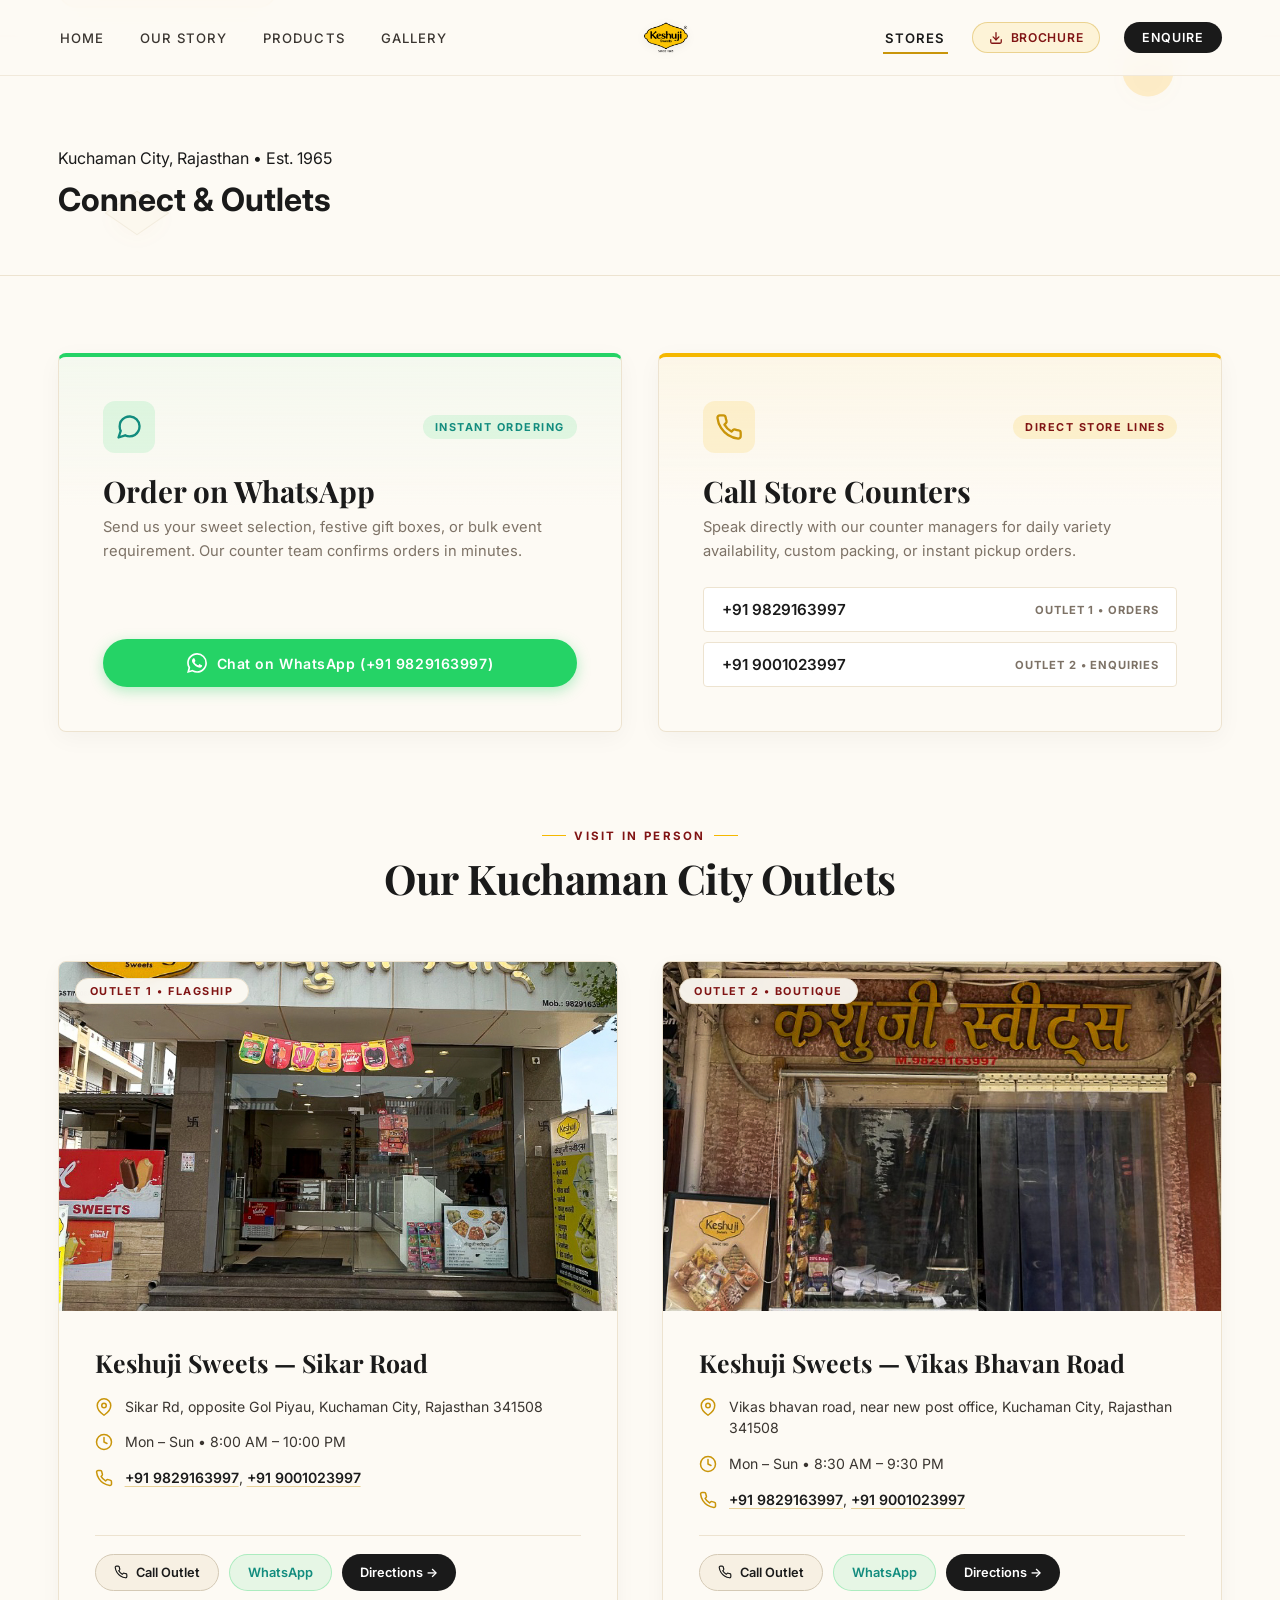
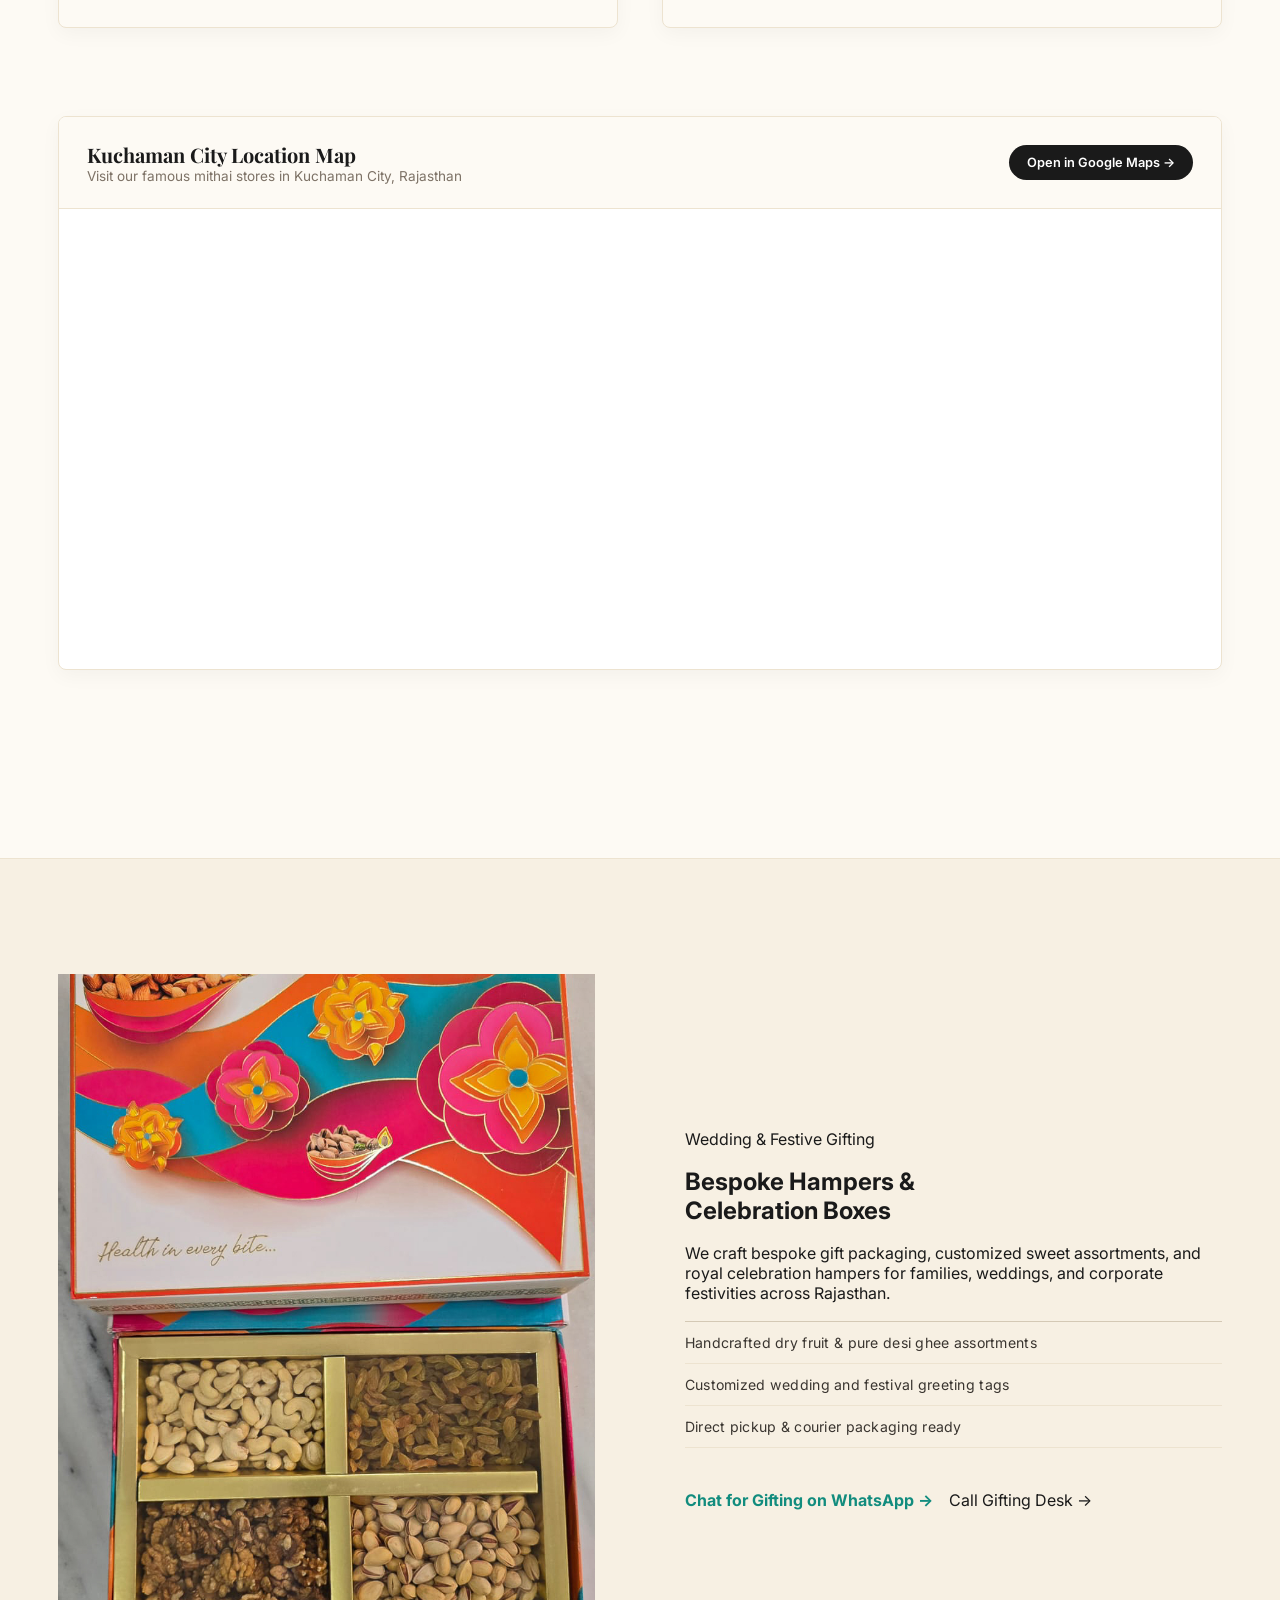
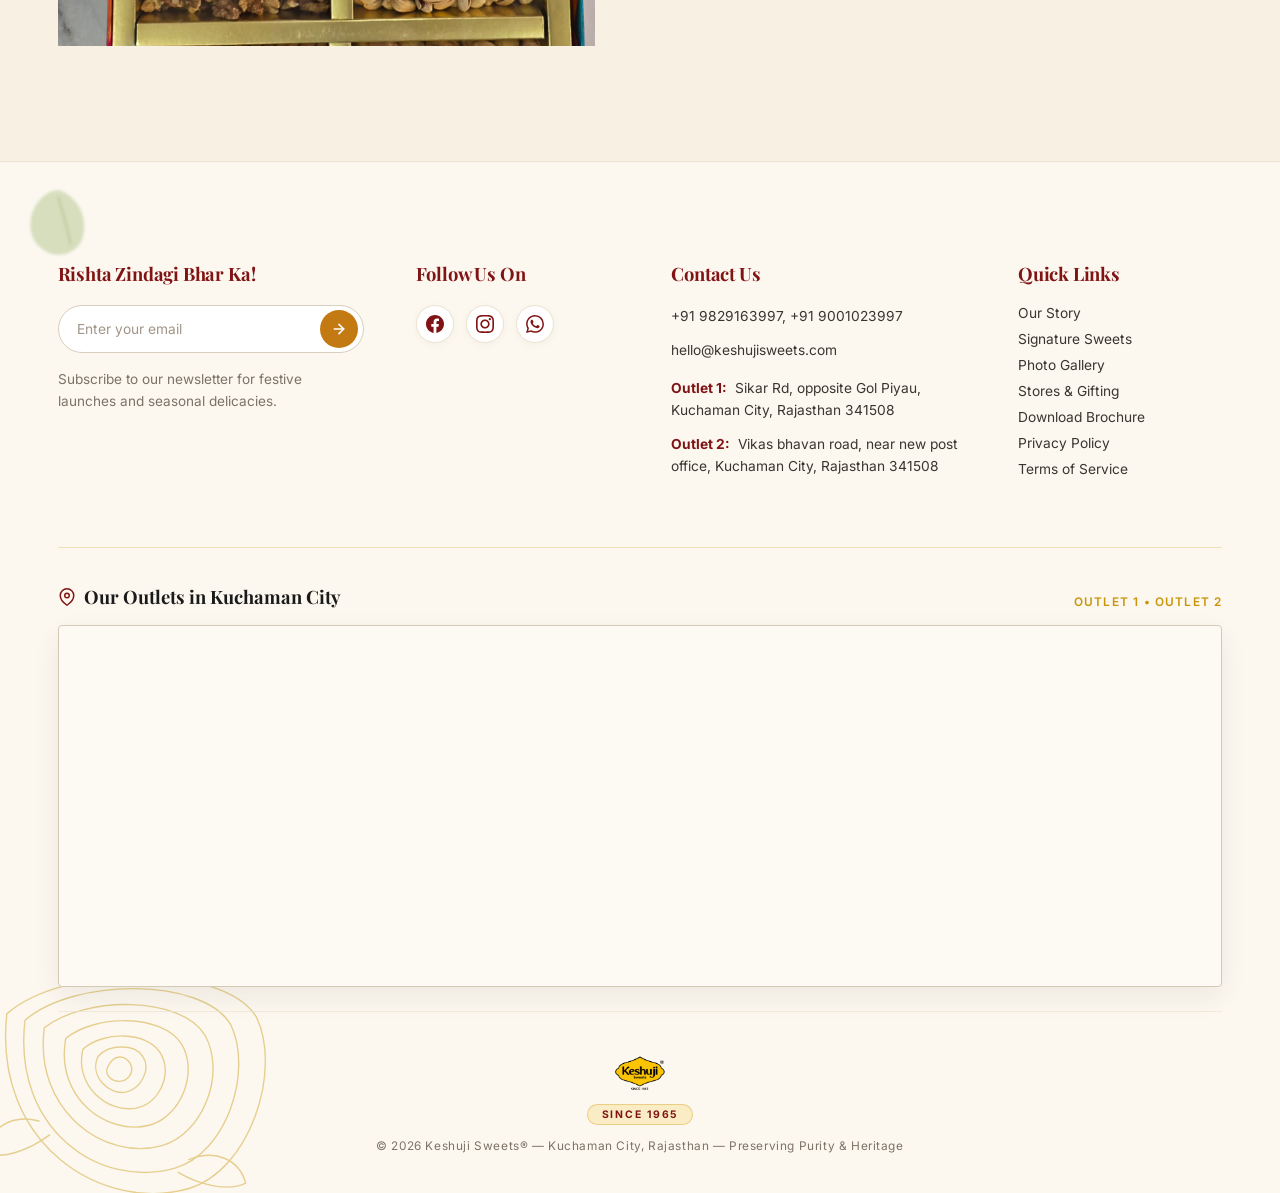
==== commit 2dbc0977: "feat: remake contacts page with direct WhatsApp and phone call, update location to Kuchaman City" ====
--- a/contacts/index.html
+++ b/contacts/index.html
@@ -4,7 +4,7 @@
   <meta charset="UTF-8" />
   <meta name="viewport" content="width=device-width, initial-scale=1.0" />
   <title>Stores &amp; Contact — Keshuji Sweets</title>
-  <meta name="description" content="Visit Keshuji Sweets in Jaipur, Rajasthan. Get in touch for orders, corporate gifting, event catering, and bulk enquiries." />
+  <meta name="description" content="Visit Keshuji Sweets in Kuchaman City, Rajasthan. Order fresh mithai directly via WhatsApp and phone calls, or visit our retail outlets." />
   <link rel="icon" type="image/png" href="../assets/KeshuJI-Logo.png" />
   <link rel="preconnect" href="https://fonts.googleapis.com" />
   <link rel="preconnect" href="https://fonts.gstatic.com" crossorigin />
@@ -92,114 +92,180 @@
     </div>
 
     <div class="container" style="position: relative; z-index: 2;">
-      <span class="label">Visit Our Outlets &bull; Connect With Us</span>
-      <h1 class="display">Stores &amp; Contact</h1>
+      <span class="label">Kuchaman City, Rajasthan &bull; Est. 1965</span>
+      <h1 class="display">Connect &amp; Outlets</h1>
     </div>
   </div>
 
-  <!-- CONTACT SECTION -->
-  <section class="contact-section">
+  <!-- DIRECT CONNECT & OUTLETS SECTION -->
+  <section class="contact-hub-section">
     <div class="container">
-      <div class="contact-grid">
-
-        <!-- Stores -->
-        <div class="stores-list">
-
-          <div class="store-entry reveal" id="store-1">
-            <img src="../assets/keshuji-outlet-front.jpg" alt="Keshuji Sweets Sikar Road Outlet" class="store-img" loading="lazy" />
-            <span class="store-name-tag">Outlet 1 &bull; Flagship Store</span>
-            <h2 class="store-name-h">Keshuji Sweets &mdash; Sikar Road</h2>
-            <div class="store-detail-list">
-              <div class="store-detail-row">
-                <span class="detail-key">Address</span>
-                <span class="detail-val">Sikar Rd, opposite Gol Piyau, Kuchaman City, Rajasthan 341508</span>
-              </div>
-              <div class="store-detail-row">
-                <span class="detail-key">Hours</span>
-                <span class="detail-val">Mon &ndash; Sun &nbsp;8:00 AM &ndash; 10:00 PM</span>
-              </div>
-              <div class="store-detail-row">
-                <span class="detail-key">Phone</span>
-                <span class="detail-val"><a href="tel:+919829163997">+91 9829163997</a>, <a href="tel:+919001023997">+91 9001023997</a></span>
-              </div>
-              <div class="store-detail-row">
-                <span class="detail-key">Email</span>
-                <span class="detail-val"><a href="mailto:hello@keshujisweets.com">hello@keshujisweets.com</a></span>
-              </div>
-              <div class="store-detail-row">
-                <span class="detail-key">Specialities</span>
-                <span class="detail-val">Hot Motichoor Laddu, Rabdi Ghevar, Shahi Gujiya, Fresh Mawa</span>
-              </div>
-            </div>
-          </div>
-
-          <div class="store-entry reveal" id="store-2" style="transition-delay: 0.15s;">
-            <img src="../assets/keshuji-outlet-counter.jpg" alt="Keshuji Sweets Vikas Bhavan Road Counter" class="store-img" loading="lazy" />
-            <span class="store-name-tag">Outlet 2 &bull; Boutique Store</span>
-            <h2 class="store-name-h">Keshuji Sweets &mdash; Vikas Bhavan Road</h2>
-            <div class="store-detail-list">
-              <div class="store-detail-row">
-                <span class="detail-key">Address</span>
-                <span class="detail-val">Vikas bhavan road, near new post office, Kuchaman City, Rajasthan 341508</span>
-              </div>
-              <div class="store-detail-row">
-                <span class="detail-key">Hours</span>
-                <span class="detail-val">Mon &ndash; Sun &nbsp;8:30 AM &ndash; 9:30 PM</span>
-              </div>
-              <div class="store-detail-row">
-                <span class="detail-key">Phone</span>
-                <span class="detail-val"><a href="tel:+919829163997">+91 9829163997</a>, <a href="tel:+919001023997">+91 9001023997</a></span>
-              </div>
-              <div class="store-detail-row">
-                <span class="detail-key">Speciality</span>
-                <span class="detail-val">Dry Fruit Gift Boxes, Bengali Sweets, Custom Festive Hampers</span>
-              </div>
-            </div>
-          </div>
-
-        </div>
-
-        <!-- Contact Form -->
-        <div class="contact-form-section reveal" id="contact-form-section">
-          <h2 class="form-title">Send an Enquiry</h2>
-          <form class="contact-form" id="contact-form" novalidate>
-            <div class="form-row">
-              <div class="form-group">
-                <label for="field-name">Name</label>
-                <input type="text" id="field-name" name="name" placeholder="Your full name" required />
-              </div>
-              <div class="form-group">
-                <label for="field-phone">Phone</label>
-                <input type="tel" id="field-phone" name="phone" placeholder="+91 98765 43210" />
-              </div>
-            </div>
-            <div class="form-group">
-              <label for="field-email">Email</label>
-              <input type="email" id="field-email" name="email" placeholder="you@example.com" required />
-            </div>
-            <div class="form-group">
-              <label for="field-type">Enquiry Type</label>
-              <select id="field-type" name="type">
-                <option value="">Select an Option</option>
-                <option value="order">Place a Mithai Order</option>
-                <option value="corporate">Corporate Festival Gifting</option>
-                <option value="event">Wedding &amp; Celebration Catering</option>
-                <option value="bulk">Bulk Sweet Supply</option>
-                <option value="other">General Enquiry</option>
-              </select>
-            </div>
-            <div class="form-group">
-              <label for="field-message">Message</label>
-              <textarea id="field-message" name="message" rows="5" placeholder="Tell us about your requirement &mdash; occasion, quantity, delivery date..."></textarea>
-            </div>
-            <div class="form-submit">
-              <button type="submit" class="btn-gold" id="submit-btn" style="width: 100%;">Send Enquiry</button>
-            </div>
-            <div class="form-success-msg" id="form-msg"></div>
-          </form>
-        </div>
-
-      </div>
+      
+      <!-- Quick Direct Action Cards: WhatsApp & Phone Call -->
+      <div class="direct-actions-grid reveal">
+        
+        <!-- 1. WhatsApp Card -->
+        <div class="direct-action-card card-whatsapp">
+          <div class="action-card-header">
+            <div class="action-card-icon">
+              <svg viewBox="0 0 24 24" fill="none" stroke="currentColor" stroke-width="2" stroke-linecap="round" stroke-linejoin="round">
+                <path d="M21 11.5a8.38 8.38 0 0 1-.9 3.8 8.5 8.5 0 0 1-7.6 4.7 8.38 8.38 0 0 1-3.8-.9L3 21l1.9-5.7a8.38 8.38 0 0 1-.9-3.8 8.5 8.5 0 0 1 4.7-7.6 8.38 8.38 0 0 1 3.8-.9h.5a8.48 8.48 0 0 1 8 8v.5z"/>
+              </svg>
+            </div>
+            <span class="action-card-badge">Instant Ordering</span>
+          </div>
+          <h2 class="action-card-title">Order on WhatsApp</h2>
+          <p class="action-card-desc">Send us your sweet selection, festive gift boxes, or bulk event requirement. Our counter team confirms orders in minutes.</p>
+          <a href="https://wa.me/919829163997?text=Namaste%20Keshuji%20Sweets,%20I%20would%20like%20to%20order%20sweets/enquire." 
+             target="_blank" 
+             rel="noopener noreferrer" 
+             class="action-card-btn btn-whatsapp">
+            <svg viewBox="0 0 24 24" width="20" height="20" fill="currentColor">
+              <path d="M17.472 14.382c-.297-.149-1.758-.867-2.03-.967-.273-.099-.471-.148-.67.15-.197.297-.767.966-.94 1.164-.173.199-.347.223-.644.075-.297-.15-1.255-.463-2.39-1.475-.883-.788-1.48-1.761-1.653-2.059-.173-.297-.018-.458.13-.606.134-.133.298-.347.446-.52.149-.174.198-.298.298-.497.099-.198.05-.371-.025-.52-.075-.149-.669-1.612-.916-2.207-.242-.579-.487-.5-.669-.51-.173-.008-.371-.01-.57-.01-.198 0-.52.074-.792.372-.272.297-1.04 1.016-1.04 2.479 0 1.462 1.065 2.875 1.213 3.074.149.198 2.096 3.2 5.077 4.487.709.306 1.262.489 1.694.625.712.227 1.36.195 1.871.118.571-.085 1.758-.719 2.006-1.413.248-.694.248-1.289.173-1.413-.074-.124-.272-.198-.57-.347m-5.421 7.403h-.004a9.87 9.87 0 01-5.031-1.378l-.361-.214-3.741.982.998-3.648-.235-.374a9.86 9.86 0 01-1.51-5.26c.001-5.45 4.436-9.884 9.888-9.884 2.64 0 5.122 1.03 6.988 2.898a9.825 9.825 0 012.893 6.994c-.003 5.45-4.437 9.884-9.885 9.884m8.413-18.297A11.815 11.815 0 0012.05 0C5.495 0 .16 5.335.157 11.892c0 2.096.547 4.142 1.588 5.945L.057 24l6.305-1.654a11.882 11.882 0 005.683 1.448h.005c6.554 0 11.89-5.335 11.893-11.893a11.821 11.821 0 00-3.48-8.413z"/>
+            </svg>
+            <span>Chat on WhatsApp (+91 9829163997)</span>
+          </a>
+        </div>
+
+        <!-- 2. Direct Call Card -->
+        <div class="direct-action-card card-call">
+          <div class="action-card-header">
+            <div class="action-card-icon">
+              <svg viewBox="0 0 24 24" fill="none" stroke="currentColor" stroke-width="2" stroke-linecap="round" stroke-linejoin="round">
+                <path d="M22 16.92v3a2 2 0 0 1-2.18 2 19.79 19.79 0 0 1-8.63-3.07 19.5 19.5 0 0 1-6-6 19.79 19.79 0 0 1-3.07-8.67A2 2 0 0 1 4.11 2h3a2 2 0 0 1 2 1.72 12.84 12.84 0 0 0 .7 2.81 2 2 0 0 1-.45 2.11L8.09 9.91a16 16 0 0 0 6 6l1.27-1.27a2 2 0 0 1 2.11-.45 12.84 12.84 0 0 0 2.81.7A2 2 0 0 1 22 16.92z"/>
+              </svg>
+            </div>
+            <span class="action-card-badge">Direct Store Lines</span>
+          </div>
+          <h2 class="action-card-title">Call Store Counters</h2>
+          <p class="action-card-desc">Speak directly with our counter managers for daily variety availability, custom packing, or instant pickup orders.</p>
+          <div class="call-lines-wrap">
+            <a href="tel:+919829163997" class="call-line-row">
+              <span>+91 9829163997</span>
+              <span class="call-line-tag">Outlet 1 &bull; Orders</span>
+            </a>
+            <a href="tel:+919001023997" class="call-line-row">
+              <span>+91 9001023997</span>
+              <span class="call-line-tag">Outlet 2 &bull; Enquiries</span>
+            </a>
+          </div>
+        </div>
+
+      </div>
+
+      <!-- Outlets Section Header -->
+      <div class="outlets-section-header reveal">
+        <span class="sub-label">Visit In Person</span>
+        <h2>Our Kuchaman City Outlets</h2>
+      </div>
+
+      <!-- 2 Outlets Grid -->
+      <div class="outlets-grid">
+
+        <!-- Outlet 1 -->
+        <article class="outlet-card reveal" id="outlet-1">
+          <div class="outlet-card-img-wrap">
+            <img src="../assets/keshuji-outlet-front.jpg" alt="Keshuji Sweets Sikar Road Outlet" loading="lazy" />
+            <span class="outlet-tag-pill">Outlet 1 &bull; Flagship</span>
+          </div>
+          <div class="outlet-card-body">
+            <h3 class="outlet-card-title">Keshuji Sweets &mdash; Sikar Road</h3>
+            <div class="outlet-detail-list">
+              <div class="outlet-detail-item">
+                <svg viewBox="0 0 24 24" fill="none" stroke="currentColor" stroke-width="2" stroke-linecap="round" stroke-linejoin="round">
+                  <path d="M21 10c0 7-9 13-9 13s-9-6-9-13a9 9 0 0 1 18 0z"/><circle cx="12" cy="10" r="3"/>
+                </svg>
+                <span>Sikar Rd, opposite Gol Piyau, Kuchaman City, Rajasthan 341508</span>
+              </div>
+              <div class="outlet-detail-item">
+                <svg viewBox="0 0 24 24" fill="none" stroke="currentColor" stroke-width="2" stroke-linecap="round" stroke-linejoin="round">
+                  <circle cx="12" cy="12" r="10"/><polyline points="12 6 12 12 16 14"/>
+                </svg>
+                <span>Mon &ndash; Sun &bull; 8:00 AM &ndash; 10:00 PM</span>
+              </div>
+              <div class="outlet-detail-item">
+                <svg viewBox="0 0 24 24" fill="none" stroke="currentColor" stroke-width="2" stroke-linecap="round" stroke-linejoin="round">
+                  <path d="M22 16.92v3a2 2 0 0 1-2.18 2 19.79 19.79 0 0 1-8.63-3.07 19.5 19.5 0 0 1-6-6 19.79 19.79 0 0 1-3.07-8.67A2 2 0 0 1 4.11 2h3a2 2 0 0 1 2 1.72 12.84 12.84 0 0 0 .7 2.81 2 2 0 0 1-.45 2.11L8.09 9.91a16 16 0 0 0 6 6l1.27-1.27a2 2 0 0 1 2.11-.45 12.84 12.84 0 0 0 2.81.7A2 2 0 0 1 22 16.92z"/>
+                </svg>
+                <span><a href="tel:+919829163997">+91 9829163997</a>, <a href="tel:+919001023997">+91 9001023997</a></span>
+              </div>
+            </div>
+            <div class="outlet-actions-row">
+              <a href="tel:+919829163997" class="outlet-btn outlet-btn-call">
+                <svg viewBox="0 0 24 24" width="14" height="14" fill="none" stroke="currentColor" stroke-width="2"><path d="M22 16.92v3a2 2 0 0 1-2.18 2 19.79 19.79 0 0 1-8.63-3.07 19.5 19.5 0 0 1-6-6 19.79 19.79 0 0 1-3.07-8.67A2 2 0 0 1 4.11 2h3a2 2 0 0 1 2 1.72 12.84 12.84 0 0 0 .7 2.81 2 2 0 0 1-.45 2.11L8.09 9.91a16 16 0 0 0 6 6l1.27-1.27a2 2 0 0 1 2.11-.45 12.84 12.84 0 0 0 2.81.7A2 2 0 0 1 22 16.92z"/></svg>
+                <span>Call Outlet</span>
+              </a>
+              <a href="https://wa.me/919829163997?text=Namaste%20Keshuji%20Sweets%20Sikar%20Road,%20I%20have%20an%20order/enquiry." target="_blank" rel="noopener noreferrer" class="outlet-btn outlet-btn-wa">
+                <span>WhatsApp</span>
+              </a>
+              <a href="https://maps.google.com/?q=Keshuji+Sweets+Sikar+Rd+opposite+Gol+Piyau+Kuchaman+City+Rajasthan+341508" target="_blank" rel="noopener noreferrer" class="outlet-btn outlet-btn-map">
+                <span>Directions &rarr;</span>
+              </a>
+            </div>
+          </div>
+        </article>
+
+        <!-- Outlet 2 -->
+        <article class="outlet-card reveal" id="outlet-2" style="transition-delay: 0.15s;">
+          <div class="outlet-card-img-wrap">
+            <img src="../assets/keshuji-outlet-counter.jpg" alt="Keshuji Sweets Vikas Bhavan Road Outlet" loading="lazy" />
+            <span class="outlet-tag-pill">Outlet 2 &bull; Boutique</span>
+          </div>
+          <div class="outlet-card-body">
+            <h3 class="outlet-card-title">Keshuji Sweets &mdash; Vikas Bhavan Road</h3>
+            <div class="outlet-detail-list">
+              <div class="outlet-detail-item">
+                <svg viewBox="0 0 24 24" fill="none" stroke="currentColor" stroke-width="2" stroke-linecap="round" stroke-linejoin="round">
+                  <path d="M21 10c0 7-9 13-9 13s-9-6-9-13a9 9 0 0 1 18 0z"/><circle cx="12" cy="10" r="3"/>
+                </svg>
+                <span>Vikas bhavan road, near new post office, Kuchaman City, Rajasthan 341508</span>
+              </div>
+              <div class="outlet-detail-item">
+                <svg viewBox="0 0 24 24" fill="none" stroke="currentColor" stroke-width="2" stroke-linecap="round" stroke-linejoin="round">
+                  <circle cx="12" cy="12" r="10"/><polyline points="12 6 12 12 16 14"/>
+                </svg>
+                <span>Mon &ndash; Sun &bull; 8:30 AM &ndash; 9:30 PM</span>
+              </div>
+              <div class="outlet-detail-item">
+                <svg viewBox="0 0 24 24" fill="none" stroke="currentColor" stroke-width="2" stroke-linecap="round" stroke-linejoin="round">
+                  <path d="M22 16.92v3a2 2 0 0 1-2.18 2 19.79 19.79 0 0 1-8.63-3.07 19.5 19.5 0 0 1-6-6 19.79 19.79 0 0 1-3.07-8.67A2 2 0 0 1 4.11 2h3a2 2 0 0 1 2 1.72 12.84 12.84 0 0 0 .7 2.81 2 2 0 0 1-.45 2.11L8.09 9.91a16 16 0 0 0 6 6l1.27-1.27a2 2 0 0 1 2.11-.45 12.84 12.84 0 0 0 2.81.7A2 2 0 0 1 22 16.92z"/>
+                </svg>
+                <span><a href="tel:+919829163997">+91 9829163997</a>, <a href="tel:+919001023997">+91 9001023997</a></span>
+              </div>
+            </div>
+            <div class="outlet-actions-row">
+              <a href="tel:+919001023997" class="outlet-btn outlet-btn-call">
+                <svg viewBox="0 0 24 24" width="14" height="14" fill="none" stroke="currentColor" stroke-width="2"><path d="M22 16.92v3a2 2 0 0 1-2.18 2 19.79 19.79 0 0 1-8.63-3.07 19.5 19.5 0 0 1-6-6 19.79 19.79 0 0 1-3.07-8.67A2 2 0 0 1 4.11 2h3a2 2 0 0 1 2 1.72 12.84 12.84 0 0 0 .7 2.81 2 2 0 0 1-.45 2.11L8.09 9.91a16 16 0 0 0 6 6l1.27-1.27a2 2 0 0 1 2.11-.45 12.84 12.84 0 0 0 2.81.7A2 2 0 0 1 22 16.92z"/></svg>
+                <span>Call Outlet</span>
+              </a>
+              <a href="https://wa.me/919829163997?text=Namaste%20Keshuji%20Sweets%20Vikas%20Bhavan%20Road,%20I%20have%20an%20order/enquiry." target="_blank" rel="noopener noreferrer" class="outlet-btn outlet-btn-wa">
+                <span>WhatsApp</span>
+              </a>
+              <a href="https://maps.google.com/?q=Keshuji+Sweets+Vikas+bhavan+road+near+new+post+office+Kuchaman+City+Rajasthan+341508" target="_blank" rel="noopener noreferrer" class="outlet-btn outlet-btn-map">
+                <span>Directions &rarr;</span>
+              </a>
+            </div>
+          </div>
+        </article>
+
+      </div>
+
+      <!-- Interactive Google Map Section -->
+      <div class="contact-map-section reveal">
+        <div class="contact-map-header">
+          <div>
+            <h3>Kuchaman City Location Map</h3>
+            <p>Visit our famous mithai stores in Kuchaman City, Rajasthan</p>
+          </div>
+          <a href="https://maps.google.com/?q=Keshuji+Sweets+Kuchaman+City" target="_blank" rel="noopener noreferrer" class="outlet-btn outlet-btn-map">
+            Open in Google Maps &rarr;
+          </a>
+        </div>
+        <div class="contact-map-frame">
+          <iframe src="https://www.google.com/maps/embed?pb=!1m18!1m12!1m3!1d3453.164956334261!2d74.86075079999999!3d27.148675500000003!2m3!1f0!2f0!3f0!3m2!1i1024!2i768!4f13.1!3m3!1m2!1s0x396b7925e12589c7%3A0x1d13953abff2a371!2sKeshuji%20Sweets%20%7C%7C%20Famous%20Mithai%20Store%2C%20Best%20Sweet%20%26%20Namkeen%20Shop%20In%20Kuchaman%20City!5e1!3m2!1sen!2sin!4v1789859242750!5m2!1sen!2sin" width="100%" height="100%" style="border:0;" allowfullscreen="" loading="lazy" referrerpolicy="strict-origin-when-cross-origin"></iframe>
+        </div>
+      </div>
+
     </div>
   </section>
 
@@ -212,18 +278,17 @@
         </div>
         <div class="gift-callout-text">
           <span class="rule"></span>
-          <span class="label">Corporate &amp; Festive Gifting</span>
-          <h2 class="heading">Bespoke Hampers &amp;<br/>Custom Packaging</h2>
-          <p class="body-text">We collaborate with businesses, royal weddings, and families to design memorable gifting experiences. Custom printed boxes, signature wax-sealed tags, and curated assortments at any scale.</p>
+          <span class="label">Wedding &amp; Festive Gifting</span>
+          <h2 class="heading">Bespoke Hampers &amp;<br/>Celebration Boxes</h2>
+          <p class="body-text">We craft bespoke gift packaging, customized sweet assortments, and royal celebration hampers for families, weddings, and corporate festivities across Rajasthan.</p>
           <ul class="gift-list">
-            <li>Custom embossed &amp; foiled presentation boxes</li>
-            <li>Handpicked curation of royal dry fruit &amp; ghee sweets</li>
-            <li>Worldwide shipping &amp; pan-India courier packaging</li>
-            <li>Personalized greeting message cards</li>
+            <li>Handcrafted dry fruit &amp; pure desi ghee assortments</li>
+            <li>Customized wedding and festival greeting tags</li>
+            <li>Direct pickup &amp; courier packaging ready</li>
           </ul>
           <div style="display: flex; gap: 16px; margin-top: 24px; flex-wrap: wrap;">
-            <a href="mailto:hello@keshujisweets.com" class="btn-text" id="gift-email-btn">Email Our Gifting Team <span class="arrow">&rarr;</span></a>
-            <a href="https://wa.me/919829163997?text=Namaste%20Keshuji%20Sweets,%20I%20am%20enquiring%20about%20corporate%20and%20wedding%20gift%20hampers." target="_blank" class="btn-text" style="color: var(--gold-dark);">Chat on WhatsApp <span class="arrow">&rarr;</span></a>
+            <a href="https://wa.me/919829163997?text=Namaste%20Keshuji%20Sweets,%20I%20am%20enquiring%20about%20gift%20hampers." target="_blank" rel="noopener noreferrer" class="btn-text" style="color: #128C7E; font-weight: 700;">Chat for Gifting on WhatsApp &rarr;</a>
+            <a href="tel:+919829163997" class="btn-text">Call Gifting Desk &rarr;</a>
           </div>
         </div>
       </div>
@@ -351,25 +416,7 @@
 
   <script src="../js/nav.js"></script>
   <script>
-    // Form
-    const form = document.getElementById('contact-form');
-    const msg = document.getElementById('form-msg');
-    if (form) {
-      form.addEventListener('submit', e => {
-        e.preventDefault();
-        const btn = document.getElementById('submit-btn');
-        btn.textContent = 'Sending...';
-        btn.disabled = true;
-        setTimeout(() => {
-          msg.textContent = 'Thank you — we will be in touch within 24 hours.';
-          form.reset();
-          btn.textContent = 'Send Enquiry';
-          btn.disabled = false;
-          setTimeout(() => { msg.textContent = ''; }, 7000);
-        }, 1000);
-      });
-    }
-    // Reveal
+    // Reveal animations
     const obs = new IntersectionObserver(entries => {
       entries.forEach(e => { if(e.isIntersecting) { e.target.classList.add('visible'); obs.unobserve(e.target); }});
     }, {threshold: 0.08});
--- a/css/inner.css
+++ b/css/inner.css
@@ -671,134 +671,432 @@
   color: var(--muted);
 }
 
-/* ===== CONTACT PAGE ===== */
-.contact-section {
-  padding: var(--section-v) 0;
-}
-
-.contact-grid {
+/* ===== REVAMPED CONTACT & STORES PAGE ===== */
+.contact-hub-section {
+  padding: clamp(48px, 6vw, 80px) 0 clamp(64px, 8vw, 100px);
+}
+
+/* Direct Action Cards Grid (WhatsApp & Phone Call) */
+.direct-actions-grid {
   display: grid;
   grid-template-columns: 1fr 1fr;
-  gap: clamp(48px, 8vw, 120px);
-  align-items: start;
-}
-
-.stores-list {
+  gap: clamp(20px, 3vw, 36px);
+  margin-bottom: clamp(56px, 8vw, 88px);
+}
+
+.direct-action-card {
+  background: var(--warm-white);
+  border: 1px solid var(--beige-mid);
+  border-radius: var(--radius-md);
+  padding: clamp(28px, 4vw, 44px);
   display: flex;
   flex-direction: column;
-  gap: 40px;
-}
-
-.store-entry {
+  position: relative;
+  overflow: hidden;
+  box-shadow: 0 6px 24px rgba(26, 26, 26, 0.04);
+  transition: transform var(--transition), box-shadow var(--transition), border-color var(--transition);
+}
+
+.direct-action-card:hover {
+  transform: translateY(-4px);
+  box-shadow: 0 16px 36px rgba(26, 26, 26, 0.08);
+}
+
+.direct-action-card.card-whatsapp {
+  border-top: 4px solid #25D366;
+  background: linear-gradient(180deg, rgba(37, 211, 102, 0.04) 0%, var(--warm-white) 40%);
+}
+
+.direct-action-card.card-call {
+  border-top: 4px solid var(--gold);
+  background: linear-gradient(180deg, rgba(245, 184, 0, 0.05) 0%, var(--warm-white) 40%);
+}
+
+.action-card-header {
+  display: flex;
+  align-items: center;
+  justify-content: space-between;
+  margin-bottom: 20px;
+  gap: 12px;
+}
+
+.action-card-icon {
+  width: 52px;
+  height: 52px;
+  border-radius: 12px;
+  display: flex;
+  align-items: center;
+  justify-content: center;
+}
+
+.card-whatsapp .action-card-icon {
+  background: rgba(37, 211, 102, 0.12);
+  color: #128C7E;
+}
+
+.card-call .action-card-icon {
+  background: rgba(245, 184, 0, 0.14);
+  color: var(--gold-dark);
+}
+
+.action-card-icon svg {
+  width: 28px;
+  height: 28px;
+}
+
+.action-card-badge {
+  font-size: 0.68rem;
+  font-weight: 700;
+  letter-spacing: 0.14em;
+  text-transform: uppercase;
+  padding: 5px 12px;
+  border-radius: var(--radius-pill);
+}
+
+.card-whatsapp .action-card-badge {
+  background: rgba(37, 211, 102, 0.12);
+  color: #128C7E;
+}
+
+.card-call .action-card-badge {
+  background: rgba(245, 184, 0, 0.15);
+  color: var(--maroon);
+}
+
+.action-card-title {
+  font-family: var(--font-display);
+  font-size: clamp(1.4rem, 2.4vw, 1.85rem);
+  font-weight: 700;
+  color: var(--ink);
+  line-height: 1.2;
+  margin-bottom: 8px;
+}
+
+.action-card-desc {
+  font-size: 0.92rem;
+  color: var(--muted);
+  line-height: 1.6;
+  margin-bottom: 24px;
+}
+
+.action-card-btn {
+  display: inline-flex;
+  align-items: center;
+  justify-content: center;
+  gap: 10px;
+  padding: 14px 28px;
+  border-radius: var(--radius-pill);
+  font-size: 0.88rem;
+  font-weight: 600;
+  letter-spacing: 0.04em;
+  text-decoration: none;
+  transition: all var(--transition);
+  margin-top: auto;
+}
+
+.action-card-btn.btn-whatsapp {
+  background: #25D366;
+  color: #FFFFFF;
+  box-shadow: 0 4px 14px rgba(37, 211, 102, 0.35);
+}
+
+.action-card-btn.btn-whatsapp:hover {
+  background: #1EBE5D;
+  transform: translateY(-2px);
+  box-shadow: 0 8px 22px rgba(37, 211, 102, 0.45);
+}
+
+.call-lines-wrap {
   display: flex;
   flex-direction: column;
-  gap: 0;
-}
-
-.store-img {
-  width: 100%;
-  aspect-ratio: 16/9;
-  object-fit: cover;
-  margin-bottom: 20px;
-}
-
-.store-name-tag {
-  font-size: 0.65rem;
+  gap: 10px;
+  margin-top: auto;
+}
+
+.call-line-row {
+  display: flex;
+  align-items: center;
+  justify-content: space-between;
+  background: var(--white);
+  border: 1px solid var(--beige-mid);
+  padding: 12px 18px;
+  border-radius: var(--radius-sm);
+  text-decoration: none;
+  color: var(--ink);
+  font-weight: 600;
+  font-size: 0.95rem;
+  transition: all var(--transition);
+}
+
+.call-line-row:hover {
+  border-color: var(--gold);
+  background: #FFFDF8;
+  color: var(--maroon);
+  transform: translateX(4px);
+}
+
+.call-line-tag {
+  font-size: 0.7rem;
+  font-weight: 700;
+  letter-spacing: 0.08em;
+  text-transform: uppercase;
+  color: var(--muted);
+}
+
+/* Section Header for Outlets */
+.outlets-section-header {
+  text-align: center;
+  margin-bottom: clamp(36px, 5vw, 56px);
+}
+
+.outlets-section-header .sub-label {
+  display: inline-flex;
+  align-items: center;
+  gap: 8px;
+  font-size: 0.72rem;
   font-weight: 700;
   letter-spacing: 0.2em;
   text-transform: uppercase;
-  color: var(--gold-dark);
+  color: var(--maroon);
   margin-bottom: 8px;
-  display: block;
-}
-
-.store-name-h {
+}
+
+.outlets-section-header .sub-label::before,
+.outlets-section-header .sub-label::after {
+  content: '';
+  display: inline-block;
+  width: 24px;
+  height: 1.5px;
+  background: var(--gold);
+}
+
+.outlets-section-header h2 {
   font-family: var(--font-display);
-  font-size: 1.3rem;
-  font-weight: 700;
-  color: var(--ink);
-  margin-bottom: 14px;
-}
-
-.store-detail-list {
+  font-size: clamp(1.8rem, 3.2vw, 2.6rem);
+  font-weight: 700;
+  color: var(--ink);
+  letter-spacing: -0.01em;
+}
+
+/* Outlets Cards Grid (2 Outlets in Kuchaman City) */
+.outlets-grid {
+  display: grid;
+  grid-template-columns: 1fr 1fr;
+  gap: clamp(24px, 3.5vw, 44px);
+  align-items: stretch;
+  margin-bottom: clamp(56px, 8vw, 88px);
+}
+
+.outlet-card {
+  background: var(--warm-white);
+  border: 1px solid var(--beige-mid);
+  border-radius: var(--radius-md);
+  overflow: hidden;
   display: flex;
   flex-direction: column;
-  gap: 0;
-  border-top: 1px solid var(--beige-mid);
-}
-
-.store-detail-row {
-  display: flex;
-  justify-content: space-between;
-  align-items: baseline;
-  padding: 12px 0;
-  border-bottom: 1px solid var(--beige-mid);
-  gap: 16px;
-}
-
-.detail-key {
-  font-size: 0.7rem;
-  font-weight: 600;
+  box-shadow: 0 6px 20px rgba(26, 26, 26, 0.04);
+  transition: transform var(--transition), box-shadow var(--transition), border-color var(--transition);
+}
+
+.outlet-card:hover {
+  transform: translateY(-4px);
+  box-shadow: 0 16px 36px rgba(26, 26, 26, 0.08);
+  border-color: var(--gold);
+}
+
+.outlet-card-img-wrap {
+  position: relative;
+  aspect-ratio: 16/10;
+  overflow: hidden;
+  background: var(--beige);
+}
+
+.outlet-card-img-wrap img {
+  width: 100%;
+  height: 100%;
+  object-fit: cover;
+  transition: transform 0.6s cubic-bezier(0.16, 1, 0.3, 1);
+}
+
+.outlet-card:hover .outlet-card-img-wrap img {
+  transform: scale(1.05);
+}
+
+.outlet-tag-pill {
+  position: absolute;
+  top: 16px;
+  left: 16px;
+  background: rgba(253, 250, 244, 0.94);
+  backdrop-filter: blur(8px);
+  border: 1px solid var(--beige-mid);
+  padding: 5px 14px;
+  border-radius: var(--radius-pill);
+  font-size: 0.68rem;
+  font-weight: 700;
   letter-spacing: 0.14em;
   text-transform: uppercase;
-  color: var(--muted);
+  color: var(--maroon);
+}
+
+.outlet-card-body {
+  padding: clamp(24px, 3vw, 36px);
+  display: flex;
+  flex-direction: column;
+  flex: 1;
+}
+
+.outlet-card-title {
+  font-family: var(--font-display);
+  font-size: clamp(1.25rem, 2.2vw, 1.55rem);
+  font-weight: 700;
+  color: var(--ink);
+  line-height: 1.25;
+  margin-bottom: 18px;
+}
+
+.outlet-detail-list {
+  display: flex;
+  flex-direction: column;
+  gap: 14px;
+  margin-bottom: 24px;
+  flex: 1;
+}
+
+.outlet-detail-item {
+  display: flex;
+  align-items: flex-start;
+  gap: 12px;
+  font-size: 0.88rem;
+  line-height: 1.55;
+  color: var(--ink-soft);
+}
+
+.outlet-detail-item svg {
+  width: 18px;
+  height: 18px;
   flex-shrink: 0;
-}
-
-.detail-val {
-  font-size: 0.88rem;
-  color: var(--ink-soft);
-  text-align: right;
-}
-
-.detail-val a { color: var(--ink-soft); transition: color var(--transition); }
-.detail-val a:hover { color: var(--gold-dark); }
-
-/* Contact Form */
-.contact-form-section {
-  position: sticky;
-  top: calc(var(--navbar-h) + 32px);
-}
-
-.form-title {
+  margin-top: 2px;
+  color: var(--gold-dark);
+}
+
+.outlet-detail-item a {
+  color: var(--ink);
+  font-weight: 600;
+  text-decoration: underline;
+  text-decoration-color: rgba(201, 149, 10, 0.4);
+  text-underline-offset: 3px;
+  transition: color var(--transition);
+}
+
+.outlet-detail-item a:hover {
+  color: var(--maroon);
+  text-decoration-color: var(--maroon);
+}
+
+.outlet-actions-row {
+  display: flex;
+  gap: 10px;
+  flex-wrap: wrap;
+  padding-top: 18px;
+  border-top: 1px solid var(--beige-mid);
+}
+
+.outlet-btn {
+  display: inline-flex;
+  align-items: center;
+  justify-content: center;
+  gap: 8px;
+  padding: 10px 18px;
+  border-radius: var(--radius-pill);
+  font-size: 0.8rem;
+  font-weight: 600;
+  text-decoration: none;
+  transition: all var(--transition);
+}
+
+.outlet-btn-call {
+  background: var(--beige);
+  color: var(--ink);
+  border: 1px solid var(--beige-dark);
+}
+
+.outlet-btn-call:hover {
+  background: var(--gold);
+  border-color: var(--gold);
+  color: var(--ink);
+}
+
+.outlet-btn-wa {
+  background: rgba(37, 211, 102, 0.1);
+  color: #128C7E;
+  border: 1px solid rgba(37, 211, 102, 0.3);
+}
+
+.outlet-btn-wa:hover {
+  background: #25D366;
+  color: #FFFFFF;
+}
+
+.outlet-btn-map {
+  background: var(--ink);
+  color: var(--white);
+}
+
+.outlet-btn-map:hover {
+  background: var(--maroon);
+}
+
+/* Map Section in Contact */
+.contact-map-section {
+  background: var(--white);
+  border: 1px solid var(--beige-mid);
+  border-radius: var(--radius-md);
+  overflow: hidden;
+  box-shadow: 0 6px 20px rgba(26, 26, 26, 0.04);
+  margin-bottom: clamp(56px, 8vw, 88px);
+}
+
+.contact-map-header {
+  padding: 24px 28px;
+  background: var(--warm-white);
+  border-bottom: 1px solid var(--beige-mid);
+  display: flex;
+  justify-content: space-between;
+  align-items: center;
+  flex-wrap: wrap;
+  gap: 12px;
+}
+
+.contact-map-header h3 {
   font-family: var(--font-display);
-  font-size: 1.6rem;
-  font-weight: 700;
-  color: var(--ink);
-  margin-bottom: 32px;
-}
-
-.contact-form {
-  display: flex;
-  flex-direction: column;
-  gap: 28px;
-}
-
-.form-row {
-  display: grid;
-  grid-template-columns: 1fr 1fr;
-  gap: 28px;
-}
-
-.form-submit {
-  margin-top: 8px;
-}
-
-.form-success-msg {
-  font-size: 0.88rem;
-  color: #5a7a4a;
-  font-weight: 500;
-  min-height: 20px;
+  font-size: 1.25rem;
+  font-weight: 700;
+  color: var(--ink);
+}
+
+.contact-map-header p {
+  font-size: 0.85rem;
+  color: var(--muted);
+}
+
+.contact-map-frame {
+  width: 100%;
+  height: 460px;
+}
+
+.contact-map-frame iframe {
+  width: 100%;
+  height: 100%;
+  display: block;
 }
 
 /* ===== RESPONSIVE ===== */
 @media (max-width: 900px) {
   .story-grid { grid-template-columns: 1fr; }
   .story-img-secondary-wrap { display: none; }
-  .contact-grid { grid-template-columns: 1fr; }
-  .contact-form-section { position: static; }
+  .direct-actions-grid { grid-template-columns: 1fr; }
+  .outlets-grid { grid-template-columns: 1fr; }
   .gallery-masonry { columns: 2; }
-  .form-row { grid-template-columns: 1fr; }
 }
 
 @media (max-width: 600px) {
@@ -806,3 +1104,9 @@
   .page-header { padding-top: calc(var(--navbar-h) + 48px); }
   .outlet-caption { position: static; max-width: 100%; }
 }
+
+@media (max-width: 600px) {
+  .gallery-masonry { columns: 1; }
+  .page-header { padding-top: calc(var(--navbar-h) + 48px); }
+  .outlet-caption { position: static; max-width: 100%; }
+}
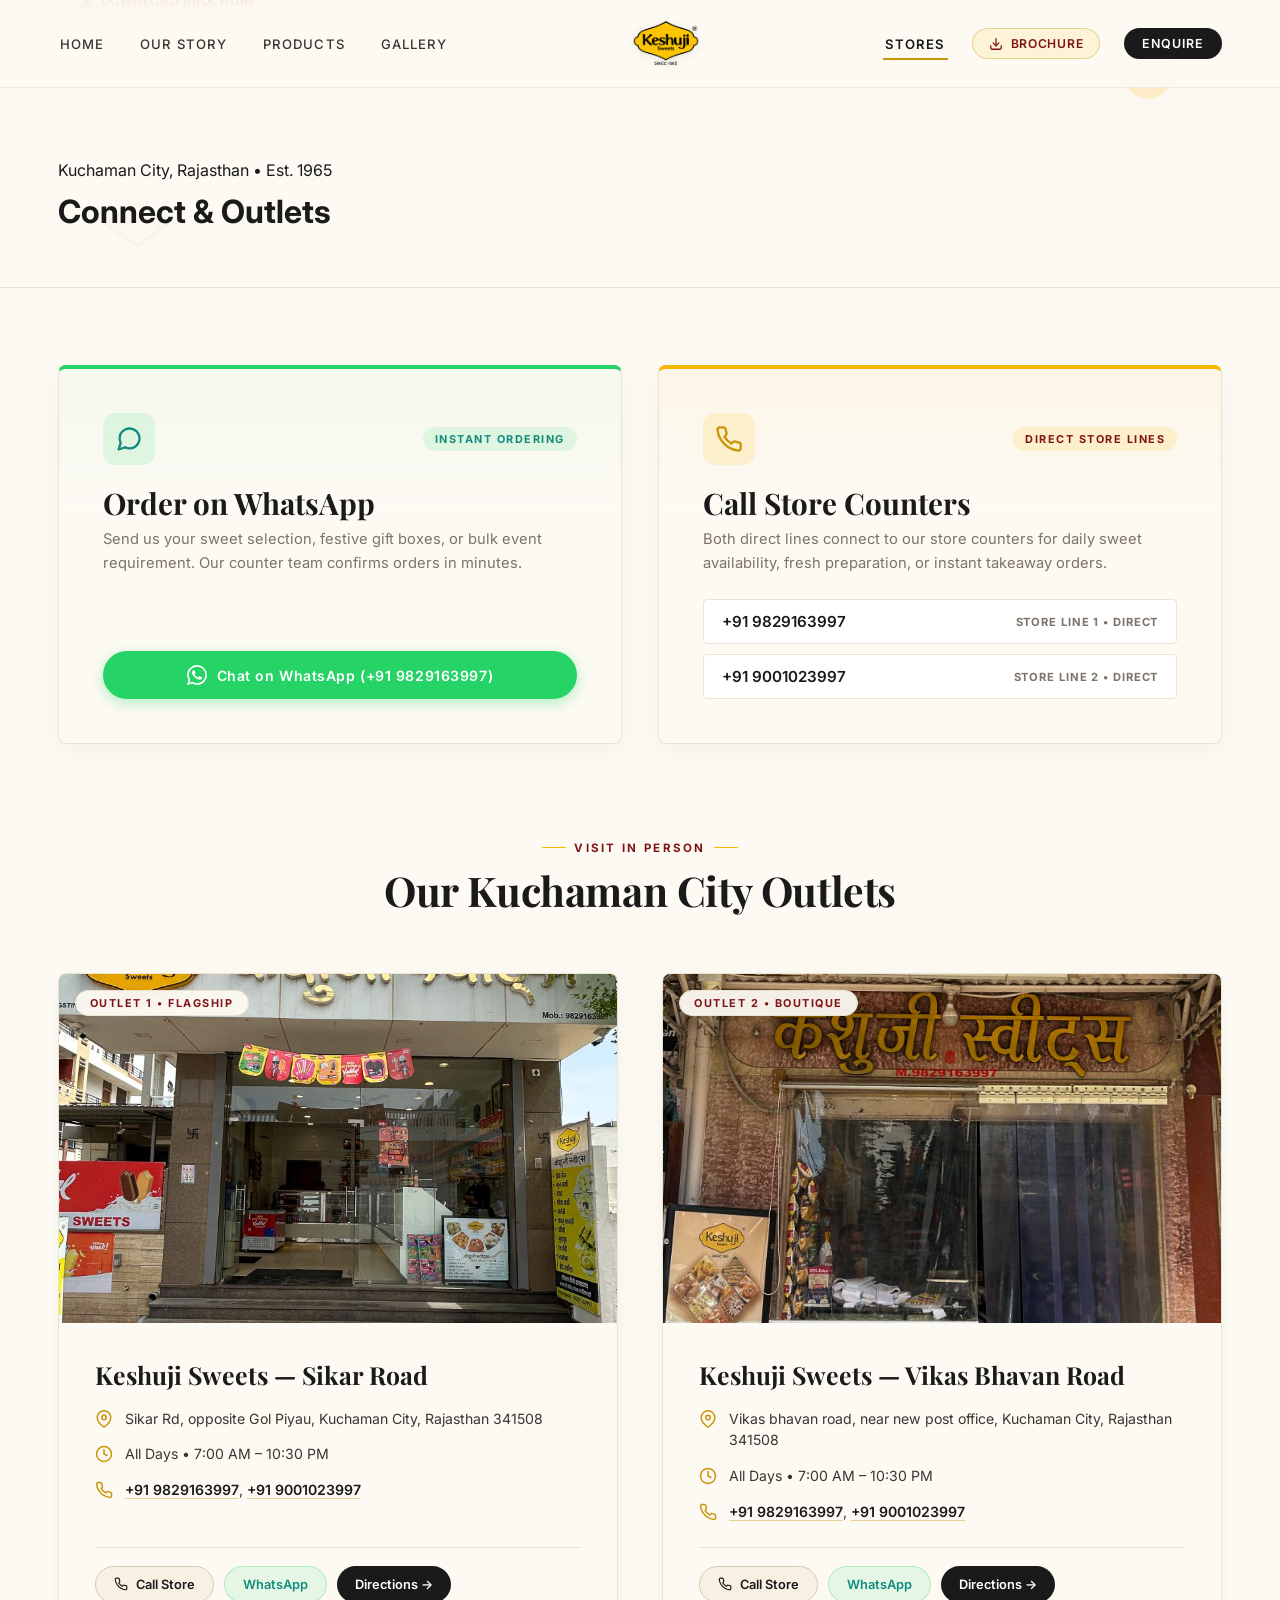
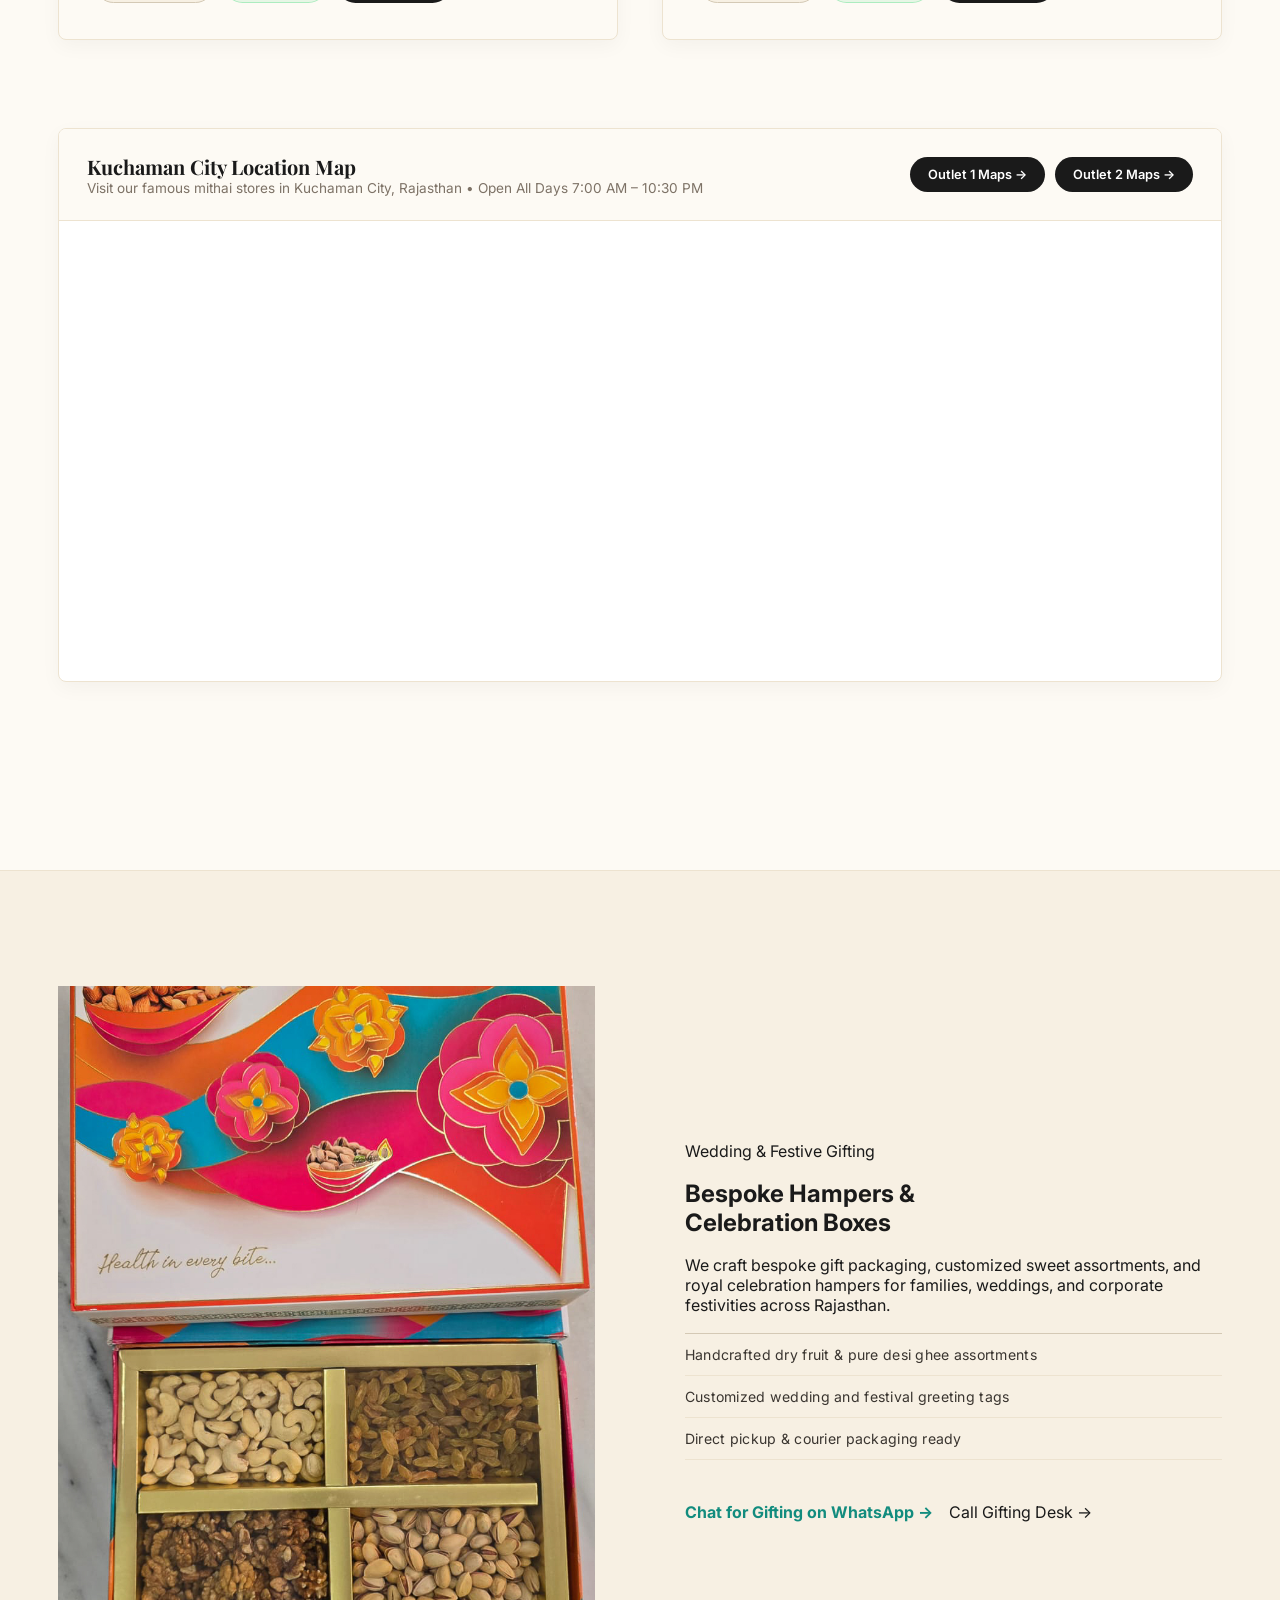
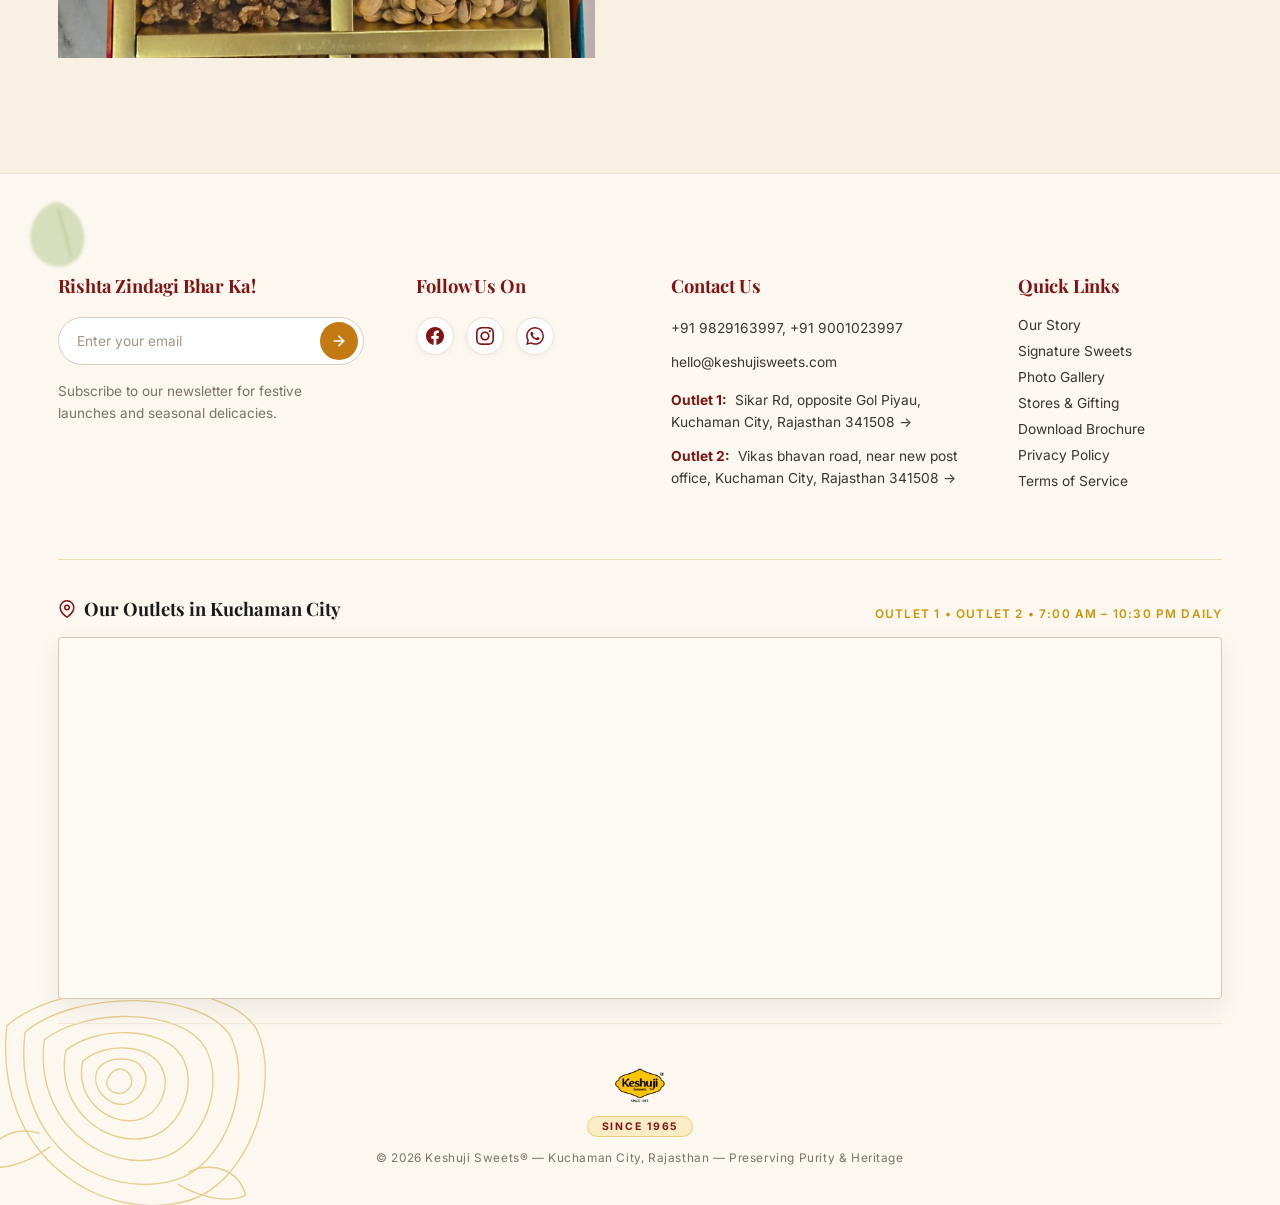
==== commit 5bd37018: "feat: add Google Maps links for Outlets 1 and 2, unify phone numbers, and set hours to 7:00 AM - 10:" ====
--- a/contacts/index.html
+++ b/contacts/index.html
@@ -138,15 +138,15 @@
             <span class="action-card-badge">Direct Store Lines</span>
           </div>
           <h2 class="action-card-title">Call Store Counters</h2>
-          <p class="action-card-desc">Speak directly with our counter managers for daily variety availability, custom packing, or instant pickup orders.</p>
+          <p class="action-card-desc">Both direct lines connect to our store counters for daily sweet availability, fresh preparation, or instant takeaway orders.</p>
           <div class="call-lines-wrap">
             <a href="tel:+919829163997" class="call-line-row">
               <span>+91 9829163997</span>
-              <span class="call-line-tag">Outlet 1 &bull; Orders</span>
+              <span class="call-line-tag">Store Line 1 &bull; Direct</span>
             </a>
             <a href="tel:+919001023997" class="call-line-row">
               <span>+91 9001023997</span>
-              <span class="call-line-tag">Outlet 2 &bull; Enquiries</span>
+              <span class="call-line-tag">Store Line 2 &bull; Direct</span>
             </a>
           </div>
         </div>
@@ -181,7 +181,7 @@
                 <svg viewBox="0 0 24 24" fill="none" stroke="currentColor" stroke-width="2" stroke-linecap="round" stroke-linejoin="round">
                   <circle cx="12" cy="12" r="10"/><polyline points="12 6 12 12 16 14"/>
                 </svg>
-                <span>Mon &ndash; Sun &bull; 8:00 AM &ndash; 10:00 PM</span>
+                <span>All Days &bull; 7:00 AM &ndash; 10:30 PM</span>
               </div>
               <div class="outlet-detail-item">
                 <svg viewBox="0 0 24 24" fill="none" stroke="currentColor" stroke-width="2" stroke-linecap="round" stroke-linejoin="round">
@@ -193,12 +193,12 @@
             <div class="outlet-actions-row">
               <a href="tel:+919829163997" class="outlet-btn outlet-btn-call">
                 <svg viewBox="0 0 24 24" width="14" height="14" fill="none" stroke="currentColor" stroke-width="2"><path d="M22 16.92v3a2 2 0 0 1-2.18 2 19.79 19.79 0 0 1-8.63-3.07 19.5 19.5 0 0 1-6-6 19.79 19.79 0 0 1-3.07-8.67A2 2 0 0 1 4.11 2h3a2 2 0 0 1 2 1.72 12.84 12.84 0 0 0 .7 2.81 2 2 0 0 1-.45 2.11L8.09 9.91a16 16 0 0 0 6 6l1.27-1.27a2 2 0 0 1 2.11-.45 12.84 12.84 0 0 0 2.81.7A2 2 0 0 1 22 16.92z"/></svg>
-                <span>Call Outlet</span>
+                <span>Call Store</span>
               </a>
               <a href="https://wa.me/919829163997?text=Namaste%20Keshuji%20Sweets%20Sikar%20Road,%20I%20have%20an%20order/enquiry." target="_blank" rel="noopener noreferrer" class="outlet-btn outlet-btn-wa">
                 <span>WhatsApp</span>
               </a>
-              <a href="https://maps.google.com/?q=Keshuji+Sweets+Sikar+Rd+opposite+Gol+Piyau+Kuchaman+City+Rajasthan+341508" target="_blank" rel="noopener noreferrer" class="outlet-btn outlet-btn-map">
+              <a href="https://maps.app.goo.gl/vTEcWPQJfgZvMP4e9" target="_blank" rel="noopener noreferrer" class="outlet-btn outlet-btn-map">
                 <span>Directions &rarr;</span>
               </a>
             </div>
@@ -224,7 +224,7 @@
                 <svg viewBox="0 0 24 24" fill="none" stroke="currentColor" stroke-width="2" stroke-linecap="round" stroke-linejoin="round">
                   <circle cx="12" cy="12" r="10"/><polyline points="12 6 12 12 16 14"/>
                 </svg>
-                <span>Mon &ndash; Sun &bull; 8:30 AM &ndash; 9:30 PM</span>
+                <span>All Days &bull; 7:00 AM &ndash; 10:30 PM</span>
               </div>
               <div class="outlet-detail-item">
                 <svg viewBox="0 0 24 24" fill="none" stroke="currentColor" stroke-width="2" stroke-linecap="round" stroke-linejoin="round">
@@ -236,12 +236,12 @@
             <div class="outlet-actions-row">
               <a href="tel:+919001023997" class="outlet-btn outlet-btn-call">
                 <svg viewBox="0 0 24 24" width="14" height="14" fill="none" stroke="currentColor" stroke-width="2"><path d="M22 16.92v3a2 2 0 0 1-2.18 2 19.79 19.79 0 0 1-8.63-3.07 19.5 19.5 0 0 1-6-6 19.79 19.79 0 0 1-3.07-8.67A2 2 0 0 1 4.11 2h3a2 2 0 0 1 2 1.72 12.84 12.84 0 0 0 .7 2.81 2 2 0 0 1-.45 2.11L8.09 9.91a16 16 0 0 0 6 6l1.27-1.27a2 2 0 0 1 2.11-.45 12.84 12.84 0 0 0 2.81.7A2 2 0 0 1 22 16.92z"/></svg>
-                <span>Call Outlet</span>
+                <span>Call Store</span>
               </a>
               <a href="https://wa.me/919829163997?text=Namaste%20Keshuji%20Sweets%20Vikas%20Bhavan%20Road,%20I%20have%20an%20order/enquiry." target="_blank" rel="noopener noreferrer" class="outlet-btn outlet-btn-wa">
                 <span>WhatsApp</span>
               </a>
-              <a href="https://maps.google.com/?q=Keshuji+Sweets+Vikas+bhavan+road+near+new+post+office+Kuchaman+City+Rajasthan+341508" target="_blank" rel="noopener noreferrer" class="outlet-btn outlet-btn-map">
+              <a href="https://maps.app.goo.gl/VKuGvbnGvzVaLwUv5" target="_blank" rel="noopener noreferrer" class="outlet-btn outlet-btn-map">
                 <span>Directions &rarr;</span>
               </a>
             </div>
@@ -255,11 +255,16 @@
         <div class="contact-map-header">
           <div>
             <h3>Kuchaman City Location Map</h3>
-            <p>Visit our famous mithai stores in Kuchaman City, Rajasthan</p>
-          </div>
-          <a href="https://maps.google.com/?q=Keshuji+Sweets+Kuchaman+City" target="_blank" rel="noopener noreferrer" class="outlet-btn outlet-btn-map">
-            Open in Google Maps &rarr;
-          </a>
+            <p>Visit our famous mithai stores in Kuchaman City, Rajasthan &bull; Open All Days 7:00 AM &ndash; 10:30 PM</p>
+          </div>
+          <div style="display: flex; gap: 10px; flex-wrap: wrap;">
+            <a href="https://maps.app.goo.gl/vTEcWPQJfgZvMP4e9" target="_blank" rel="noopener noreferrer" class="outlet-btn outlet-btn-map">
+              Outlet 1 Maps &rarr;
+            </a>
+            <a href="https://maps.app.goo.gl/VKuGvbnGvzVaLwUv5" target="_blank" rel="noopener noreferrer" class="outlet-btn outlet-btn-map">
+              Outlet 2 Maps &rarr;
+            </a>
+          </div>
         </div>
         <div class="contact-map-frame">
           <iframe src="https://www.google.com/maps/embed?pb=!1m18!1m12!1m3!1d3453.164956334261!2d74.86075079999999!3d27.148675500000003!2m3!1f0!2f0!3f0!3m2!1i1024!2i768!4f13.1!3m3!1m2!1s0x396b7925e12589c7%3A0x1d13953abff2a371!2sKeshuji%20Sweets%20%7C%7C%20Famous%20Mithai%20Store%2C%20Best%20Sweet%20%26%20Namkeen%20Shop%20In%20Kuchaman%20City!5e1!3m2!1sen!2sin!4v1789859242750!5m2!1sen!2sin" width="100%" height="100%" style="border:0;" allowfullscreen="" loading="lazy" referrerpolicy="strict-origin-when-cross-origin"></iframe>
@@ -363,10 +368,14 @@
             <p><a href="tel:+919829163997">+91 9829163997</a>, <a href="tel:+919001023997">+91 9001023997</a></p>
             <p><a href="mailto:hello@keshujisweets.com">hello@keshujisweets.com</a></p>
             <p style="margin-top: 4px;">
-              <span class="outlet-tag">Outlet 1:</span> Sikar Rd, opposite Gol Piyau, Kuchaman City, Rajasthan 341508
+              <a href="https://maps.app.goo.gl/vTEcWPQJfgZvMP4e9" target="_blank" rel="noopener noreferrer" style="color: inherit; text-decoration: none;">
+                <span class="outlet-tag">Outlet 1:</span> Sikar Rd, opposite Gol Piyau, Kuchaman City, Rajasthan 341508 &rarr;
+              </a>
             </p>
             <p>
-              <span class="outlet-tag">Outlet 2:</span> Vikas bhavan road, near new post office, Kuchaman City, Rajasthan 341508
+              <a href="https://maps.app.goo.gl/VKuGvbnGvzVaLwUv5" target="_blank" rel="noopener noreferrer" style="color: inherit; text-decoration: none;">
+                <span class="outlet-tag">Outlet 2:</span> Vikas bhavan road, near new post office, Kuchaman City, Rajasthan 341508 &rarr;
+              </a>
             </p>
           </div>
         </div>
@@ -396,7 +405,7 @@
             </svg>
             <span>Our Outlets in Kuchaman City</span>
           </div>
-          <span class="footer-map-sub">Outlet 1 &bull; Outlet 2</span>
+          <span class="footer-map-sub">Outlet 1 &bull; Outlet 2 &bull; 7:00 AM &ndash; 10:30 PM Daily</span>
         </div>
         <div class="footer-map-frame">
           <iframe src="https://www.google.com/maps/embed?pb=!1m18!1m12!1m3!1d3453.164956334261!2d74.86075079999999!3d27.148675500000003!2m3!1f0!2f0!3f0!3m2!1i1024!2i768!4f13.1!3m3!1m2!1s0x396b7925e12589c7%3A0x1d13953abff2a371!2sKeshuji%20Sweets%20%7C%7C%20Famous%20Mithai%20Store%2C%20Best%20Sweet%20%26%20Namkeen%20Shop%20In%20Kuchaman%20City!5e1!3m2!1sen!2sin!4v1789859242750!5m2!1sen!2sin" width="600" height="450" style="border:0;" allowfullscreen="" loading="lazy" referrerpolicy="strict-origin-when-cross-origin" title="Keshuji Sweets — Google Maps"></iframe>
--- a/css/shared.css
+++ b/css/shared.css
@@ -31,7 +31,7 @@
   --font-hindi:   'Noto Sans Devanagari', sans-serif;
 
   /* Spacing */
-  --navbar-h:     76px;
+  --navbar-h:     88px;
   --section-v:    clamp(70px, 9vw, 130px);
   --container:    1300px;
   --gutter:       clamp(20px, 4.5vw, 64px);
@@ -177,7 +177,7 @@
 .navbar.scrolled {
   background: rgba(253, 250, 244, 0.96);
   box-shadow: var(--shadow-nav);
-  height: 70px;
+  height: 74px;
 }
 
 .nav-inner {
@@ -217,10 +217,15 @@
 }
 
 .nav-logo img {
-  height: clamp(38px, 4.8vw, 46px);
+  height: clamp(52px, 6.2vw, 68px);
   width: auto;
   object-fit: contain;
-  filter: drop-shadow(0 2px 4px rgba(0,0,0,0.06));
+  filter: drop-shadow(0 2px 5px rgba(0,0,0,0.08));
+  transition: height var(--transition);
+}
+
+.navbar.scrolled .nav-logo img {
+  height: clamp(44px, 5.2vw, 54px);
 }
 
 /* Nav Right */
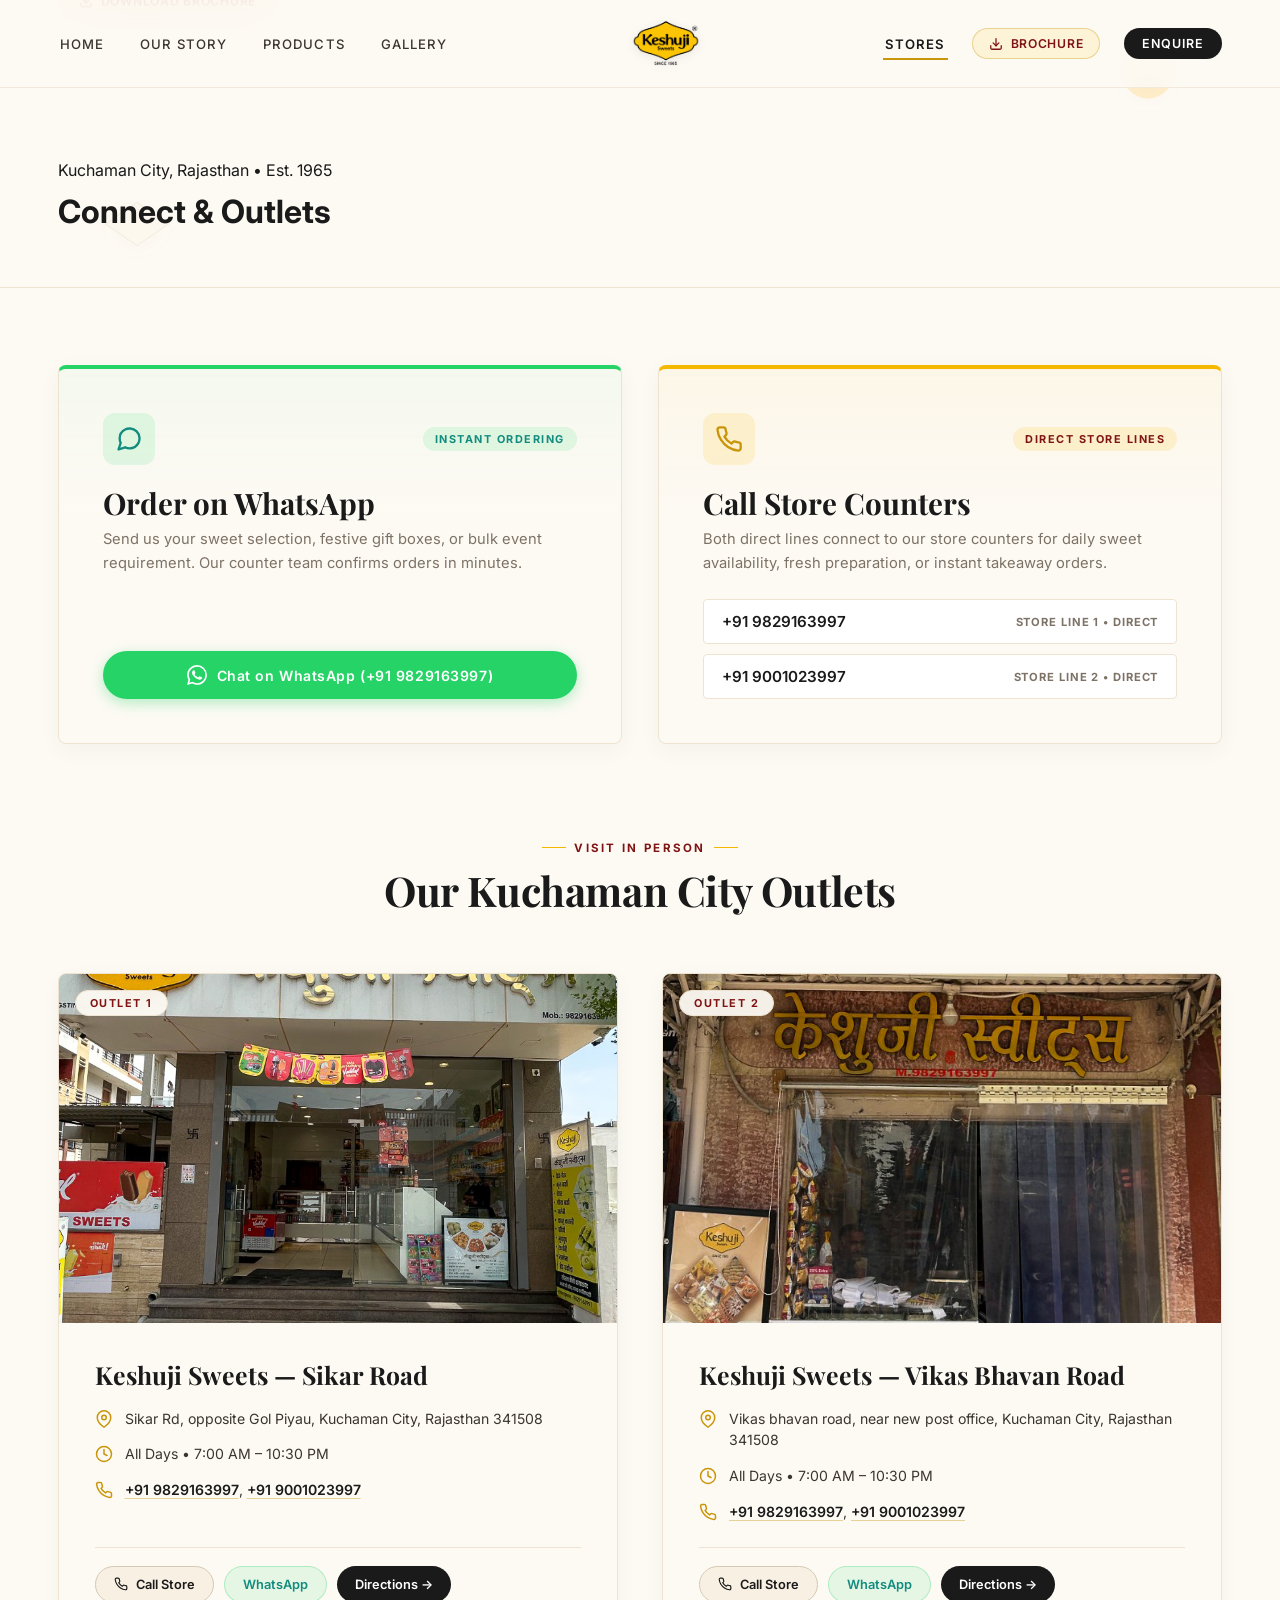
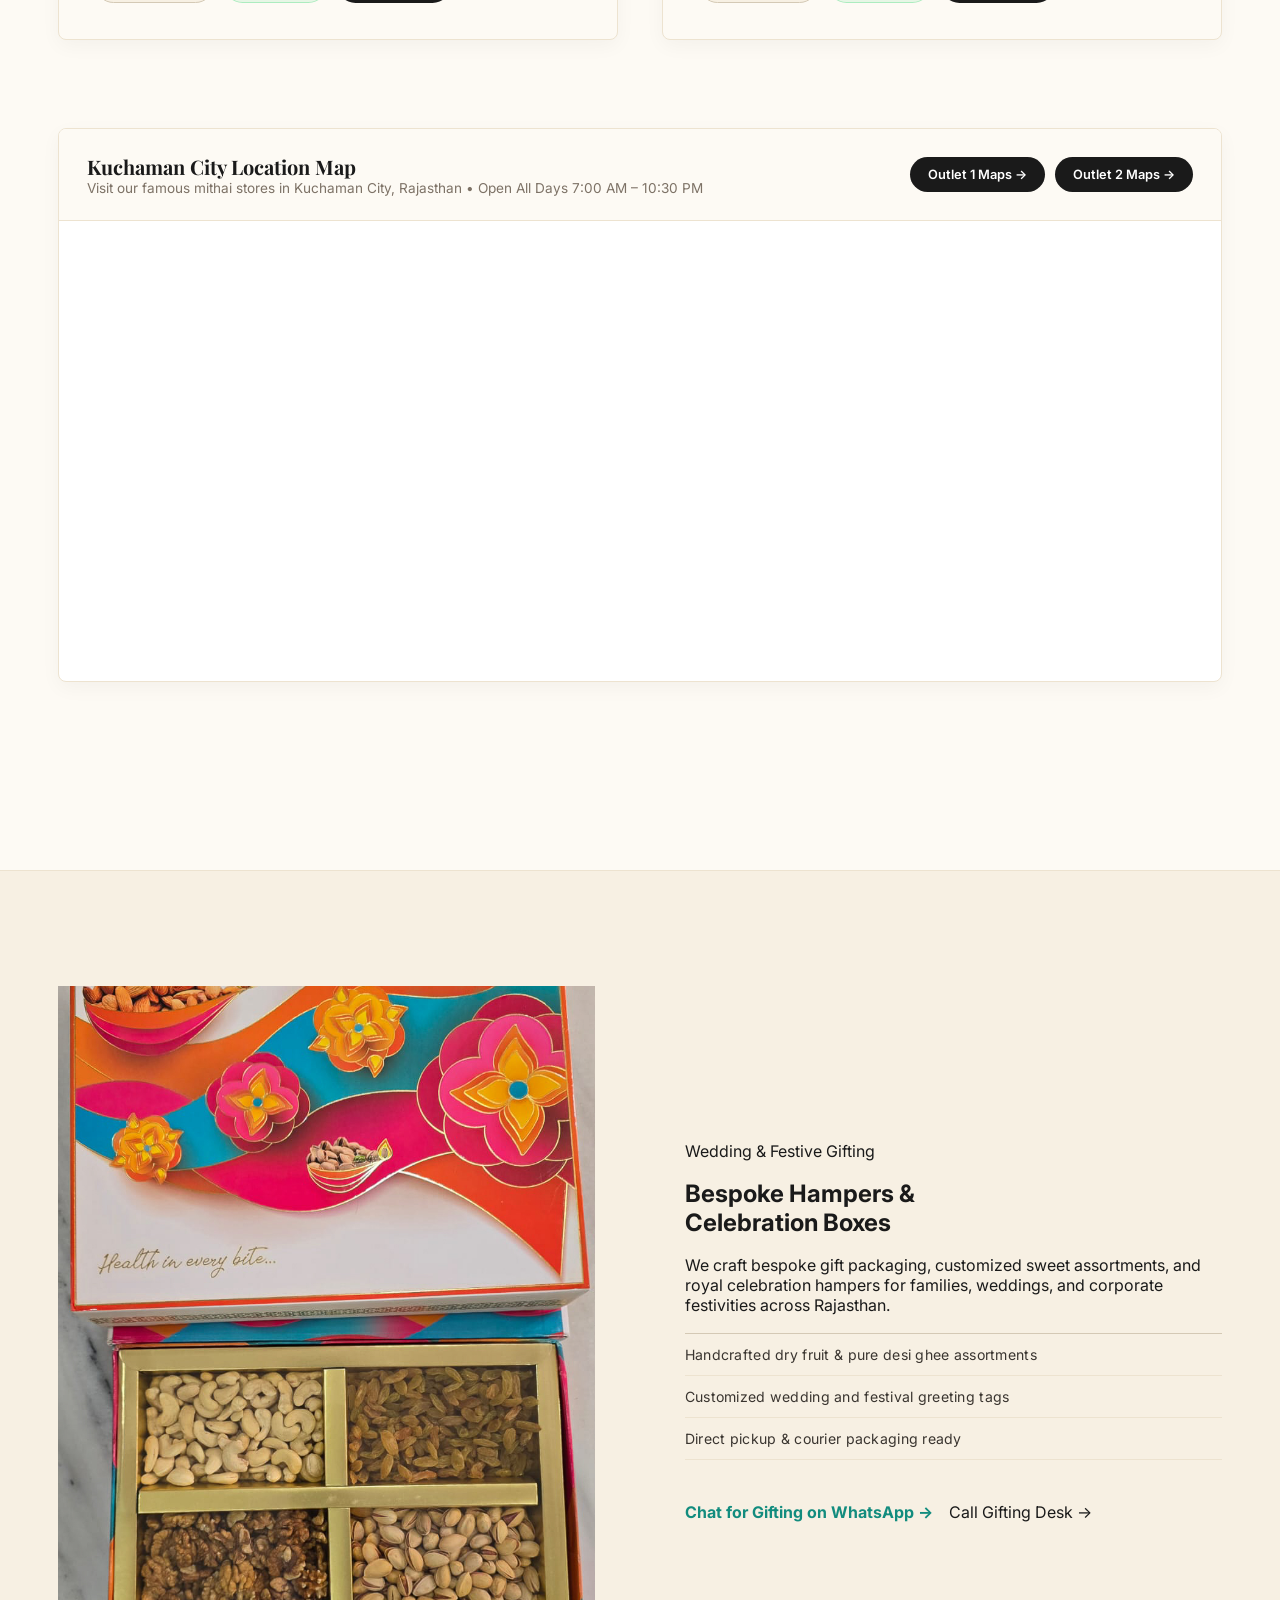
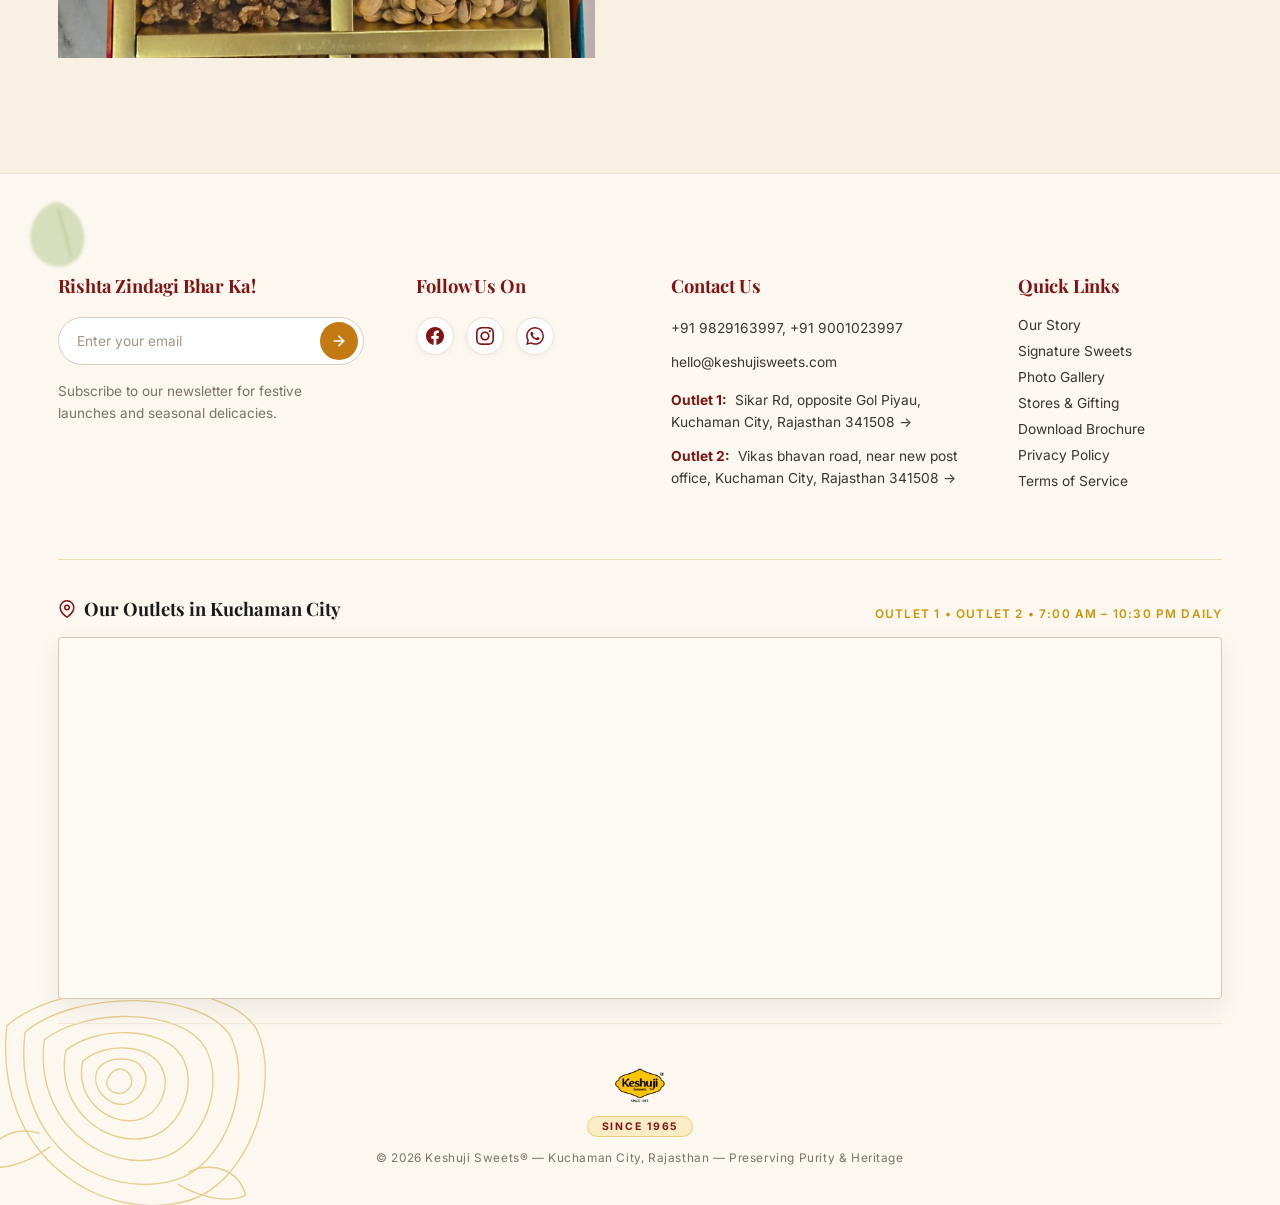
==== commit 1ae79c58: "refactor: standardize outlet names to Outlet 1 and Outlet 2, remove Flagship and Boutique designatio" ====
--- a/contacts/index.html
+++ b/contacts/index.html
@@ -166,7 +166,7 @@
         <article class="outlet-card reveal" id="outlet-1">
           <div class="outlet-card-img-wrap">
             <img src="../assets/keshuji-outlet-front.jpg" alt="Keshuji Sweets Sikar Road Outlet" loading="lazy" />
-            <span class="outlet-tag-pill">Outlet 1 &bull; Flagship</span>
+            <span class="outlet-tag-pill">Outlet 1</span>
           </div>
           <div class="outlet-card-body">
             <h3 class="outlet-card-title">Keshuji Sweets &mdash; Sikar Road</h3>
@@ -209,7 +209,7 @@
         <article class="outlet-card reveal" id="outlet-2" style="transition-delay: 0.15s;">
           <div class="outlet-card-img-wrap">
             <img src="../assets/keshuji-outlet-counter.jpg" alt="Keshuji Sweets Vikas Bhavan Road Outlet" loading="lazy" />
-            <span class="outlet-tag-pill">Outlet 2 &bull; Boutique</span>
+            <span class="outlet-tag-pill">Outlet 2</span>
           </div>
           <div class="outlet-card-body">
             <h3 class="outlet-card-title">Keshuji Sweets &mdash; Vikas Bhavan Road</h3>
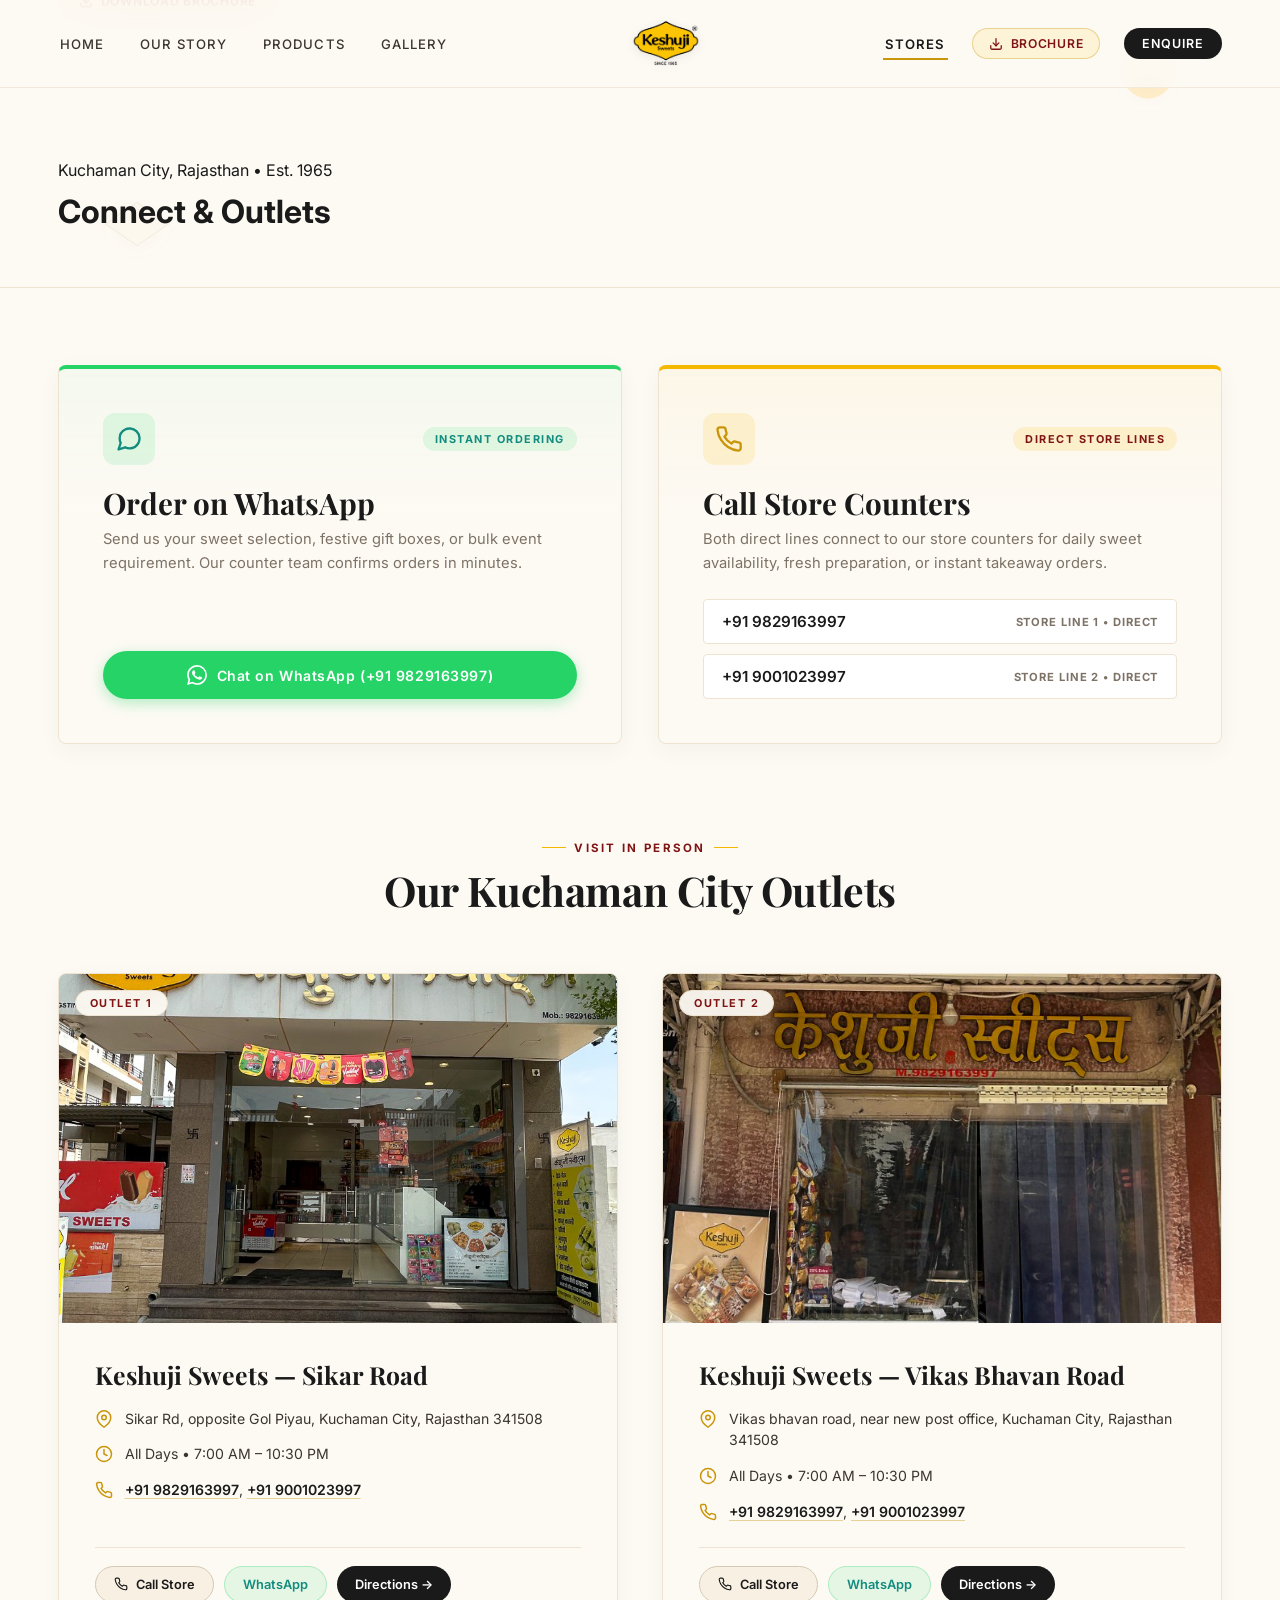
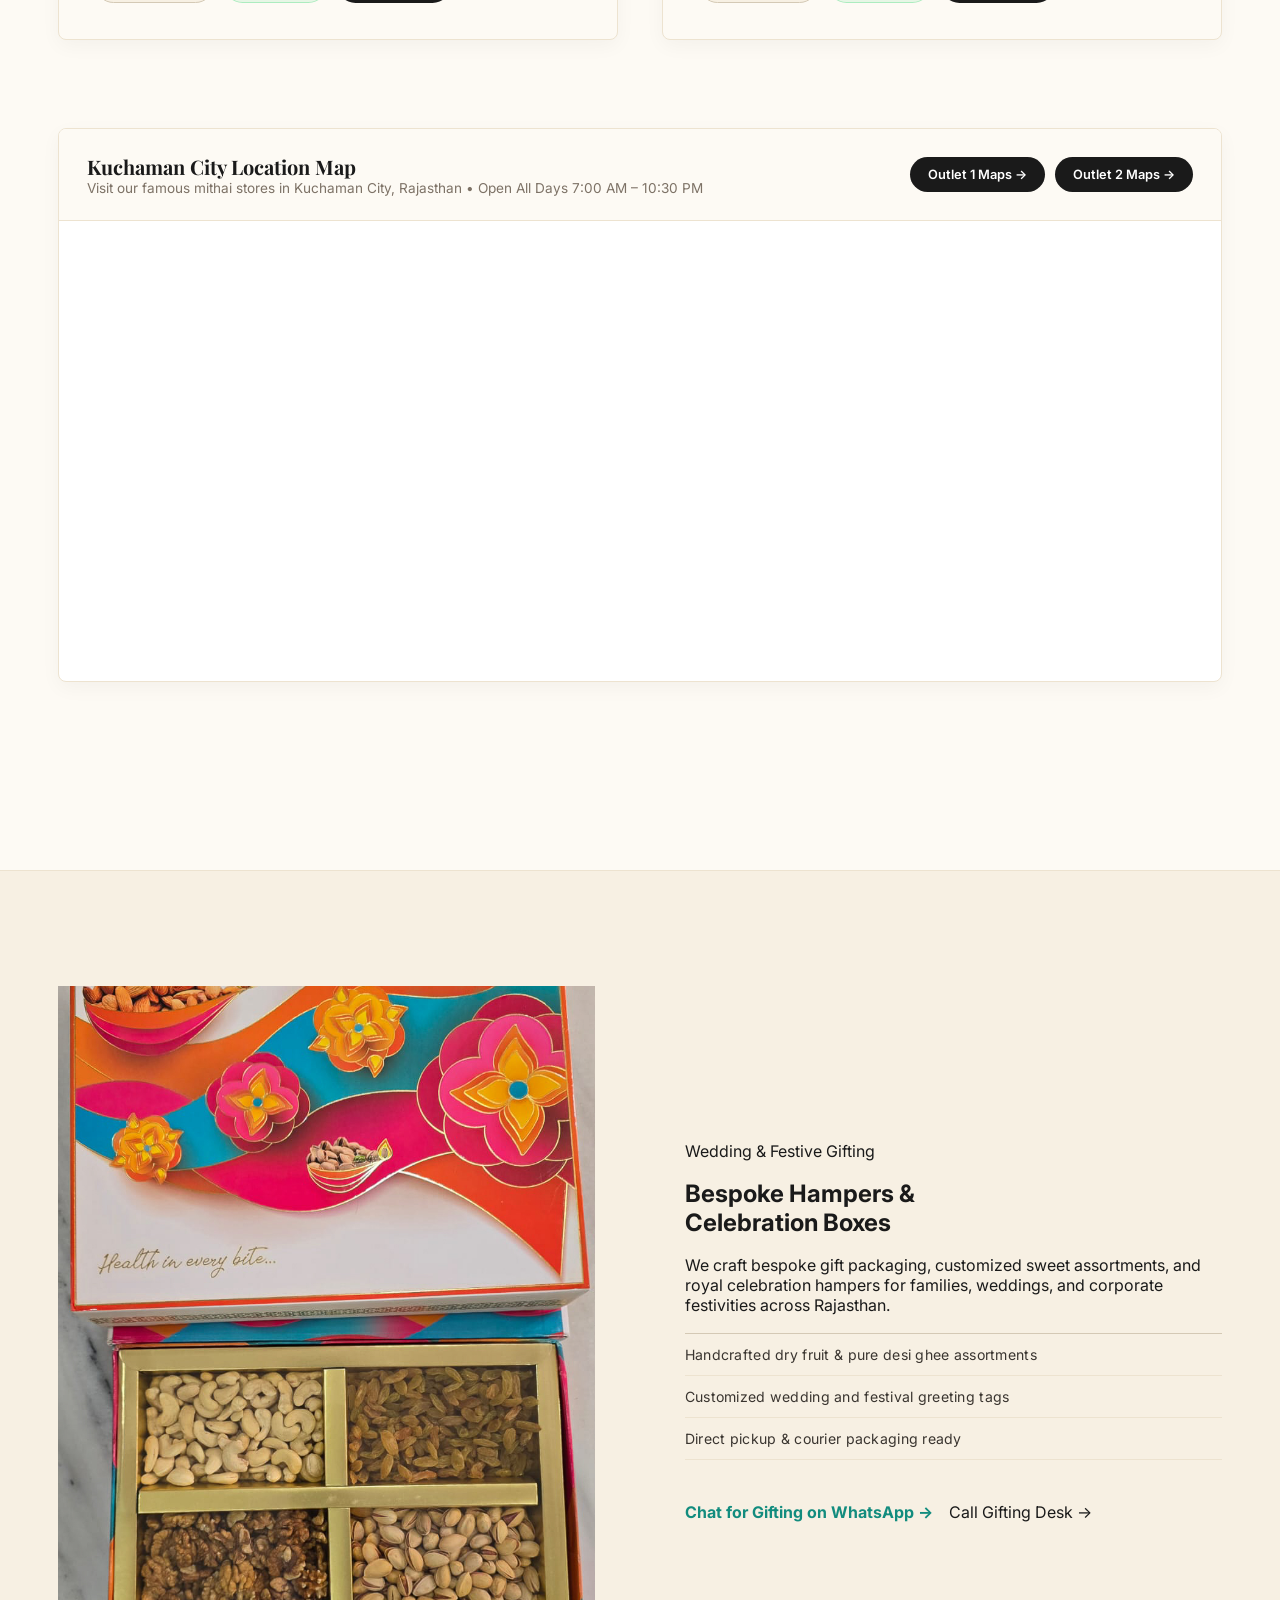
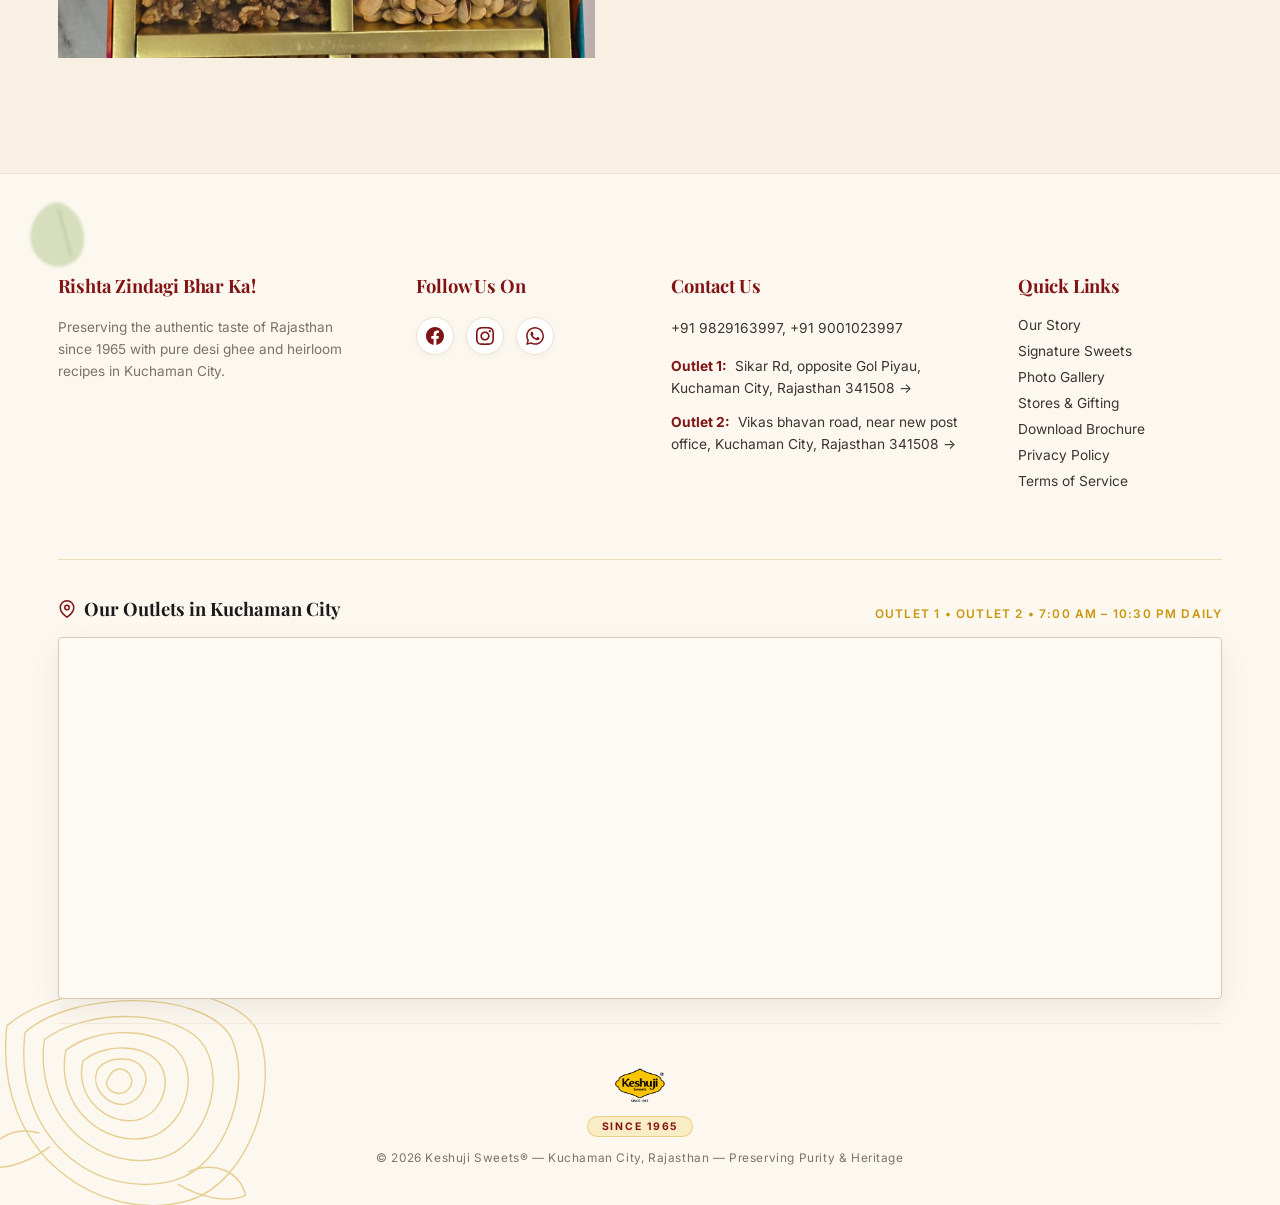
==== commit ba7f61dd: "refactor: remove hello@keshujisweets.com email and newsletter subscription input from footer across " ====
--- a/contacts/index.html
+++ b/contacts/index.html
@@ -329,16 +329,7 @@
         
         <div class="footer-col">
           <h3 class="footer-col-h">Rishta Zindagi Bhar Ka!</h3>
-          <form class="newsletter-pill" onsubmit="event.preventDefault(); alert('Thank you for subscribing to Keshuji Sweets!'); this.reset();">
-            <input type="email" placeholder="Enter your email" aria-label="Enter your email" required />
-            <button type="submit" class="newsletter-btn" aria-label="Subscribe">
-              <svg viewBox="0 0 24 24" fill="none" stroke="currentColor" stroke-width="2.5" stroke-linecap="round" stroke-linejoin="round">
-                <line x1="5" y1="12" x2="19" y2="12"></line>
-                <polyline points="12 5 19 12 12 19"></polyline>
-              </svg>
-            </button>
-          </form>
-          <p class="footer-newsletter-p">Subscribe to our newsletter for festive launches and seasonal delicacies.</p>
+          <p class="footer-newsletter-p" style="margin-top: 0;">Preserving the authentic taste of Rajasthan since 1965 with pure desi ghee and heirloom recipes in Kuchaman City.</p>
         </div>
 
         <div class="footer-col">
@@ -366,7 +357,6 @@
           <h3 class="footer-col-h">Contact Us</h3>
           <div class="footer-contact-info">
             <p><a href="tel:+919829163997">+91 9829163997</a>, <a href="tel:+919001023997">+91 9001023997</a></p>
-            <p><a href="mailto:hello@keshujisweets.com">hello@keshujisweets.com</a></p>
             <p style="margin-top: 4px;">
               <a href="https://maps.app.goo.gl/vTEcWPQJfgZvMP4e9" target="_blank" rel="noopener noreferrer" style="color: inherit; text-decoration: none;">
                 <span class="outlet-tag">Outlet 1:</span> Sikar Rd, opposite Gol Piyau, Kuchaman City, Rajasthan 341508 &rarr;
